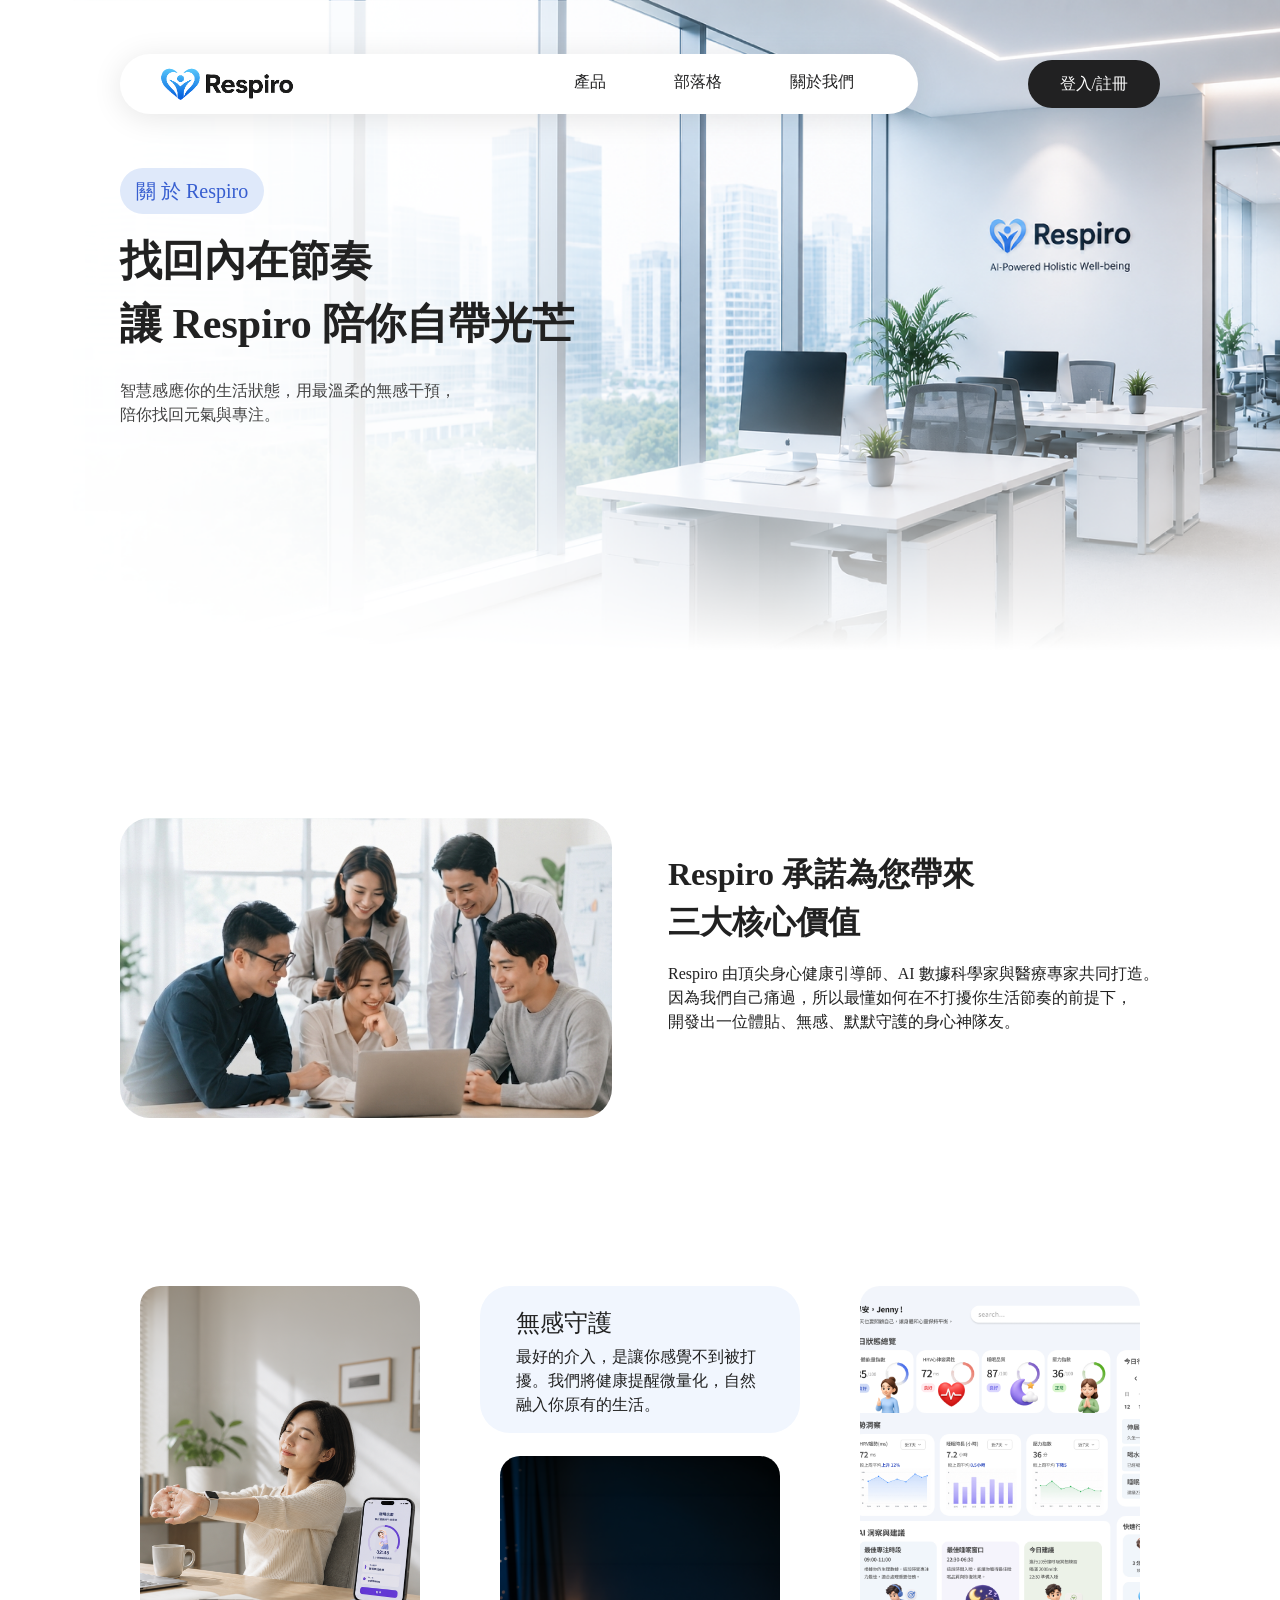
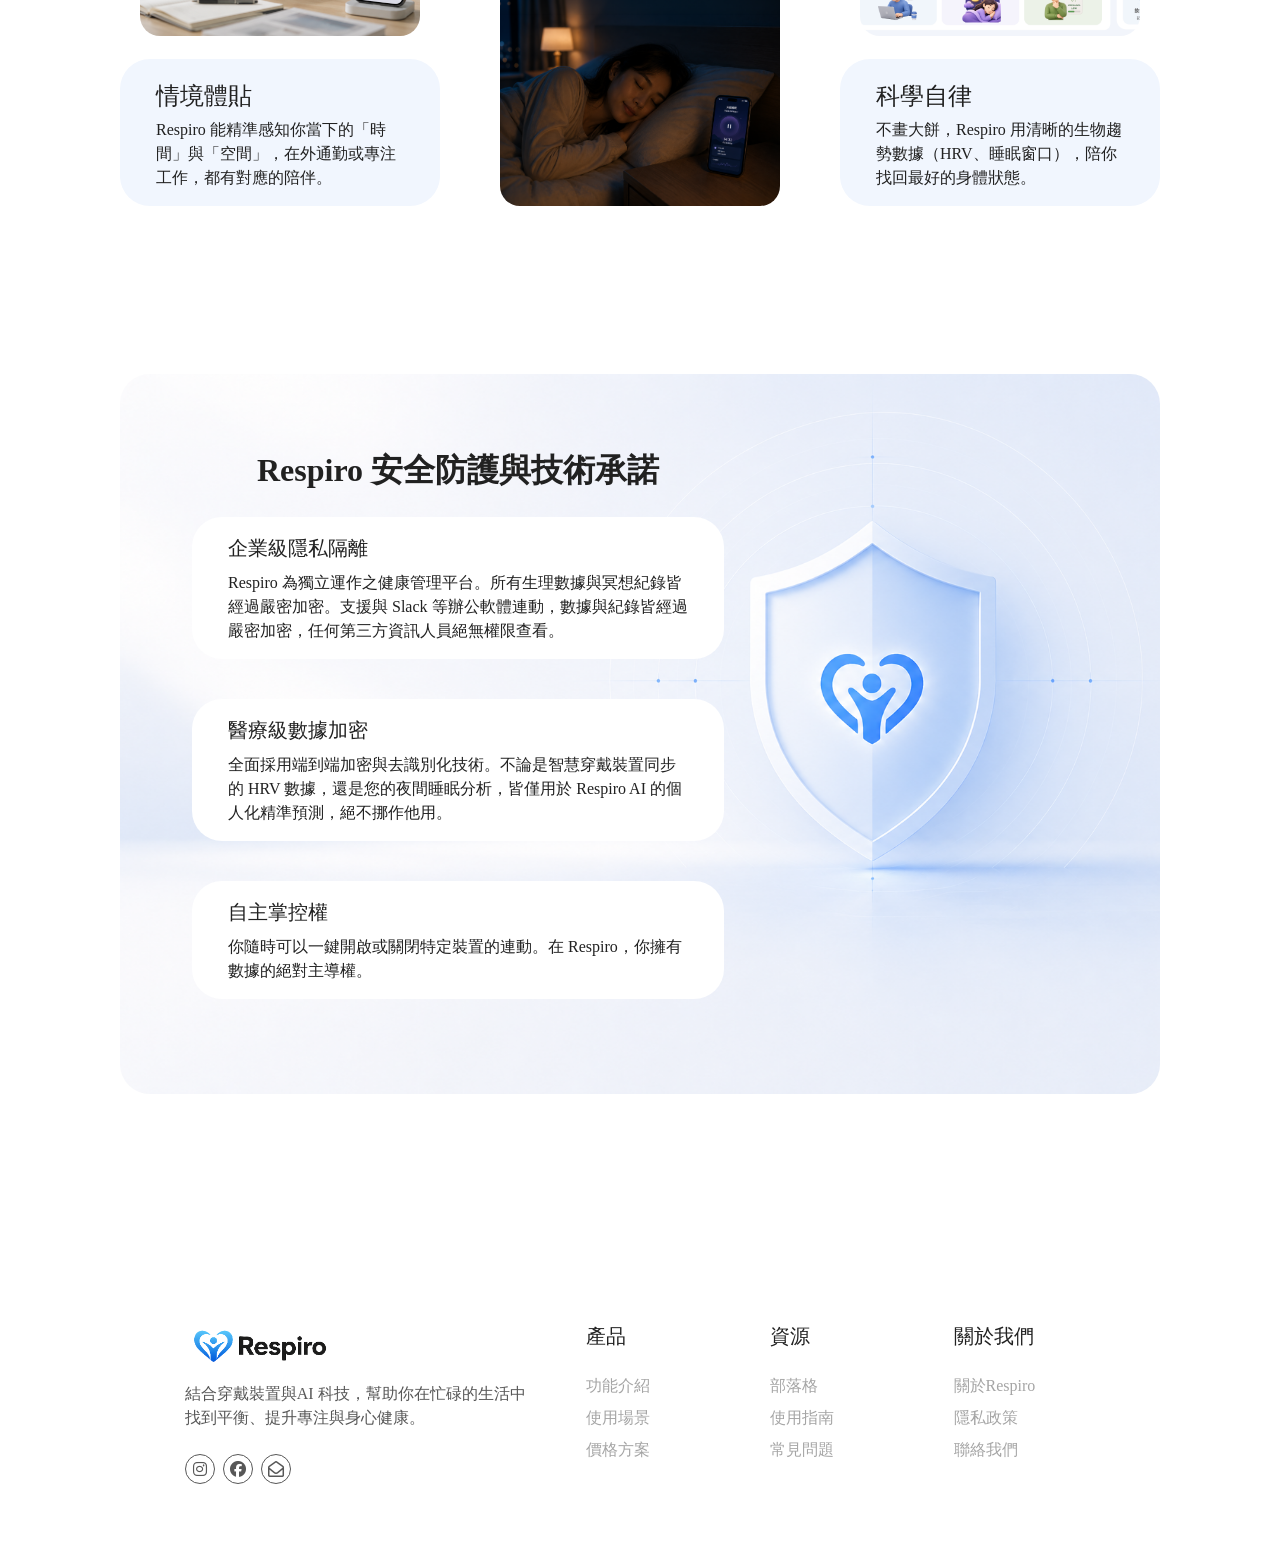
==== about.html @ d4e7f115 "第四次修改" ====
<!DOCTYPE html>
<html lang="en">
<head>
    <meta charset="UTF-8">
    <meta name="viewport" content="width=device-width, initial-scale=1.0">
    <title>Document</title>
    <link rel="stylesheet" href="https://cdnjs.cloudflare.com/ajax/libs/font-awesome/6.5.1/css/all.min.css" integrity="sha512-DTOQO9RWCH3ppGqcWaEA1BIZOC6xxalwEsw9c2QQeAIftl+Vegovlnee1c9QX4TctnWMn13TZye+giMm8e2LwA==" crossorigin="anonymous" referrerpolicy="no-referrer" />
    <link rel="stylesheet" href="https://cdn.jsdelivr.net/npm/bootstrap-icons@1.11.3/font/bootstrap-icons.min.css">
    <link rel="stylesheet" href="reset.css">
    <link rel="stylesheet" href="product.css">
    <link rel="stylesheet" href="blog.css">
    <link rel="stylesheet" href="all.css">
    <link rel="stylesheet" href="about.css">


</head>
<body>

    <section class=" main-header about-banner">
        <div class="container-pro">
            
                <div class="nav-header">
                    <nav class="nav-main-wrapper ">
                        <div class="nav-logo-link">
                            <a href="index.html">
                            <img src="image/respiro-logo.png" alt="respiro-logo" width="150px;"></a>
                        </div>
                        <div class="nav-menu">
                            <a href="product.html">產品</a>
                            <a href="blog.html">部落格</a>
                            <a href="about.html">關於我們</a>
                        </div>
                        
                    </nav>
                        <div class="nav-login">
                            <a href="login.html">登入/註冊</a>
                        </div>
                </div>

                <div class="nav-intro ">
                    <div class="tag">
                    <p class="text-md-b"> 關 於 Respiro</p>
                    </div>
                    <h2 class="h2 mb-24">找回內在節奏<br>讓 Respiro 陪你自帶光芒</h2>
                    <p class="text-sm mb-40 " style="color: var(--netural-700)";>智慧感應你的生活狀態，用最溫柔的無感干預，
                    <br>陪你找回元氣與專注。</p>
                    
                </div>
        </div>
    </section>


    <section class="team-value ">
        <div class="container-pro">

            <div class="team-value-card d-flex justify-center">
                <div class="team-img">
                    <img src="image/team.png" alt="team">
                </div>
                <div class="team-txt py-32">
                    <h3 class="h3 mb-16 mb-16">Respiro 承諾為您帶來<br>三大核心價值</h3>
                    <p class="text-sm">Respiro 由頂尖身心健康引導師、AI 數據科學家與醫療專家共同打造。<br>因為我們自己痛過，所以最懂如何在不打擾你生活節奏的前提下，<br>開發出一位體貼、無感、默默守護的身心神隊友。</p>
                </div>
            </div>
 
        </div>

    </section>

    <section class="value-intro">
        <div class="container-pro">
            <div class="value-item d-flex justify-center">
                <div class="value-intro-card ">
                        <div class="value-intro-img mb-24">
                            <img src="image/break-mode.png" alt="" >
                        </div>

                        <div class="value-intro-txt ">
                        <h4 class="text-lg">情境體貼</h4>
                        <p class="text-sm">Respiro 能精準感知你當下的「時間」與「空間」，在外通勤或專注工作，都有對應的陪伴。</p>
                        </div>
                </div>


                <div class="value-intro-card ">

                        <div class="value-intro-txt mb-24 ">
                            <h4 class="text-lg">無感守護</h4>
                            <p class="text-sm">最好的介入，是讓你感覺不到被打擾。我們將健康提醒微量化，自然融入你原有的生活。</p>
                            </div>
                        <div class="value-intro-img">
                            <img src="image/sleep-mode.png" alt=""  >
                        </div>

                       
                </div>

                <div class="value-intro-card ">
                        <div class=" science value-intro-img mb-24">
                            <img src="image/dashboard.png" alt="" >
                        </div>

                        <div class="value-intro-txt ">
                        <h4 class="text-lg">科學自律</h4>
                        <p class="text-sm">不畫大餅，Respiro 用清晰的生物趨勢數據（HRV、睡眠窗口），陪你找回最好的身體狀態。</p>
                        </div>
                </div>
        

            </div>
        </div>

</section>  
<section class="info-sec-intro ">
    <div class="container-pro">
            <div class="info-sec">
        
                <div class="info-sec-txt">
                    <h3 class="h3 mb-24 text-center">Respiro 安全防護與技術承諾</h3>
                    <div class="info-sec-card mb-40">
                        <p class="text-md-b mb-8">企業級隱私隔離</p>
                        <p class="text-sm">Respiro 為獨立運作之健康管理平台。所有生理數據與冥想紀錄皆經過嚴密加密。支援與 Slack 等辦公軟體連動，數據與紀錄皆經過嚴密加密，任何第三方資訊人員絕無權限查看。</p>
                    </div>
                    <div class="info-sec-card mb-40">
                        <p class="text-md-b mb-8">醫療級數據加密</p>
                        <p class="text-sm">全面採用端到端加密與去識別化技術。不論是智慧穿戴裝置同步的 HRV 數據，還是您的夜間睡眠分析，皆僅用於 Respiro AI 的個人化精準預測，絕不挪作他用。</p>
                    </div>
                    <div class="info-sec-card ">
                        <p class="text-md-b mb-8">自主掌控權</p>
                        <p class="text-sm">你隨時可以一鍵開啟或關閉特定裝置的連動。在 Respiro，你擁有數據的絕對主導權。</p>
                    </div>
                </div>
    
            </div>
    </div>
</section>

<div class="container-3">
    <footer class="footer-section d-flex" >

        <nav class="footer-logo">
        <img src="image/respiro-logo.png" alt="logo" width="150px;">
        <p >結合穿戴裝置與AI 科技，幫助你在忙碌的生活中<br>找到平衡、提升專注與身心健康。</p>
        <ul class="d-flex">
            <li><a href="#"><i class="fa-brands fa-instagram" " style="font-size: 16px;"></i></a></li>
            <li><a href="#"><i class="fa-brands fa-facebook " style="font-size: 16px;"></i></a></li>
            <li><a href="#"><i class="fa-regular fa-envelope-open " style="font-size: 16px;"></i></a></li>
            
            
        </ul>
         </nav>

        <nav class="footer-product">
                <h5>產品</h5>
            <ul>
                <li><a href="">功能介紹</a></li>
                <li><a href="">使用場景</a></li>
                <li><a href="">價格方案</a></li>
                
            </ul>
        </nav>

        
         <nav class="footer-product">
                <h5>資源</h5>
            <ul>
                <li><a href="">部落格</a></li>
                <li><a href="">使用指南</a></li>
                <li><a href="">常見問題</a></li>
            </ul>
        </nav>
        
        <nav class="footer-about">
            <h5>關於我們</h5>
                <ul>
                    <li><a href="">關於Respiro</a></li>
                    <li><a href="">隱私政策</a></li>
                    <li><a href="">聯絡我們</a></li>
                    
                </ul>
        </nav>

</div>
    </footer>

</body>
</html>
---- product.css ----
*, *::before, *::after {
    box-sizing: border-box;
}

.main-header{
    width: 100%;
    padding-top: 54px;
}

.container-pro{
    margin: auto;
    max-width: 1440px;
    padding-inline: 120px;


}
img{
    vertical-align: middle;
    max-width: 100%;
    height: auto;

}



.nav-header{
    display: flex;
    align-items: center;
    justify-content: space-between;
    
   

}

.nav-menu{
    justify-content: space-between;
}


.nav-main-wrapper{
    display: flex;
    align-items: center;
    background-color: #fff;
    padding-inline: 32px;
    border-radius: 32px;
    box-shadow: 0 4px 30px rgba(0,0,0,0.1);
    

    
     
     
}

.nav-menu a{
    display: inline-block;
    padding: 16px 32px;
    text-decoration: none;
    color: #212122;
    display: inline-block; /* 必須加這個，transform 才會生效 */
    border-bottom: 4px solid transparent; /* 先預留底線空間，避免文字被往下推 */
    transition: all 300ms ease-in-out; /* 轉場放這裡，移入移出都滑順 */

}

.nav-menu a:hover{
 
border-bottom: 4px solid var(--primary-600);
transform: translateX(10px); /* 用 transform 代替 margin，效能更好且不影響排版 (建議 10px 就夠了，20px 偏多) */
 
}


.nav-login a{
    display: inline-block;
    padding: 16px 32px;
    text-decoration: none;
    color: #ffffff;
    border-radius: 30px;
    background-color: #212122;
}


.product-banner{

  background-image: url(image/product-banner.png);
  background-repeat: no-repeat;
  background-size: cover;
  width: 100%;
  height: 650px; 
  background-position: bottom center;
  display: block;

}

.nav-logo-link a{
    margin-right: 240px;
    display:inline-block;
   
}

.nav-logo-link img{
    padding-block: 10px;
}

.tag  p{
    display: inline-block;
    color: var(--primary-600);
    background-color: var(--primary-100);
    padding-block:8px ;
    padding-inline: 16px;
    border-radius: 30px;
    margin-bottom: 16px;

}

.nav-intro{
    margin-top: 54px;
}


.nav-intro a{
    padding-block: 16px;
    padding-inline: 42px;
    color: var(--netural-0);
    background-color: var(--primary-600);
    border-radius: 60px;
    
    
}


.mode{
    background-color: var(--netural-0);
}

.ai-coach{
    padding-top: 96px;
    background-color: var(--netural-100);
}

.ai-mode-text{
    text-align: center;
}

.ai-mode{

    
    justify-content: center;
}

.ai-mode-card-list{
    display: flex;
    justify-content: space-between;
}


.ai-mode-card{
    width: 590px;  
}

.ai-mode-card img{
    
    border-radius: 30px;
    
}

.icon i{
    width: 48px;
    height: 48px;
    
    line-height: 48px;
    border-radius: 400px;
    margin-right: 8px;
    display: inline-block;
    text-align: center;
    
    
}


.hour-card{
    padding-block: 16px;
    padding-inline: 24px;
    background-color: var(--netural-0);
    border: 1px solid var(--netural-200);
    width: 180px;
    border-radius: 24px;
    margin-inline: 18px;
    

}

.hour-card:hover{
    
    background-color: var(--primary-50);
    border: 1px solid var(--primary-600);
    
    

}


.s-tag{
    color:var(--primary-600);
    padding-inline:16px ;
    padding-block:8px ;
    border: 2px solid var(--primary-600);
    border-radius: 20px;
    width: 180px;
    text-align: center;
}


.coach-card-txt{
    width: 500px;
    padding-block: 48px;
    padding-inline: 48px;
    background-color: var(--netural-0);
    border-radius: 0 30px 30px 0;
    flex: 1; /* 讓卡片容器佔用剩下的一半空間 */
  
}

.icon-2 i{
    width: 48px;
    height: 48px;
    line-height: 30px;
    border-radius: 400px;
    margin-right: 8px;
    display: inline-block;
    text-align: center;
    background-color: var(--netural-100);
    padding-top: 10px;
}


.coach-img{

flex: 1; /* 讓圖片容器佔用一半（或按比例分配）的空間 */
display: flex; /* 讓圖片在容器內也能置中 */
overflow: hidden; /* 裁切超出容器的圖片部分 */
}


.coach-img img{
    width: 500px; /* 圖片寬度填滿容器 */
  height: 700px; /* [核心] 圖片高度填滿容器 */
  object-fit: cover; /* [核心] 這是魔法屬性：保持圖片比例，自動裁切以填滿 */
  object-position: center; /* 圖片裁切時以中心為準 */
   
}

.icon-direction i{
    width: 48px;
    height: 48px;
    line-height: 30px;
    border-radius: 400px;
    margin-right: 8px;
    display: inline-block;
    text-align: center;
    background-color: var(--netural-0);
    padding-top: 10px;
    margin-inline:16px ;

}


.dashboard{
    background-color: var(--netural-0);
    padding-block: 64px;
    padding-inline: 36px;
    border-radius: 30px;
    margin-bottom: 168px;
}


.coach-lg-card{
  display: flex;
  align-items: stretch; /* [核心] 這是預設值，強迫子元素等高 (與最長的一個看齊) */
  background-color: #f6f6f6; /* 原圖的背景色 */
  border-radius: 20px; /* 原圖的圓角 */
  overflow: hidden; /* 確保圓角 */
  box-shadow: 0 4px 30px rgba(0,0,0,0.1); /* 添加一點陰影，更像卡片 */
  width: 100%; /* 視具體佈局而定 */
  max-width: 1000px; /* 範例最大寬度 */
  margin: 0 auto; /* 置中 */
}
---- blog.css ----
body{
    background-color: #F3F3F3; 
}
.container-2 {
    max-width: 1440px;
    margin: 0 auto ;
    display: flex;
    justify-content: space-evenly;
    
}

.container-3 {
    
    margin: 0 auto ;
    display: flex;
    justify-content:  space-evenly;
    background-color: var(--netural-0);
    
}


.aside{
    flex-basis: 364px;
    
}

.search {
    position: relative; /* 啟用相對定位，讓內部的 icon 可以絕對定位在它裡面 */
    display: inline-block; /* 或者 width: 100%，看你原本的佈局需求 */
    width: 100%; /* 讓它撐開，或者設定固定寬度如 width: 400px; */}



.search p{
    padding-block: 16px;
    padding-left: 56px;  /* 關鍵：加大左邊的 padding，留位置給 icon，避免文字去撞 icon */
    padding-right: 24px;
    background-color: var(--netural-0);
    border-radius: 30px;
    color: var(--netural-300);
    font-size: 20px;
    margin: 0; /* 消除段落預設的外距 */
    
}

.search i {
    position: absolute; /* 絕對定位 */
    left: 20px;         /* 距離左邊的距離 */
    top: 50%;           /* 移動到置中線 */
    transform: translateY(-50%); /* 完美的垂直置中 */
    color: var(--netural-300);   /* 讓 icon 顏色跟文字一致 */
    font-size: 20px;    /* 調整 icon 大小 */
}



.top5 ol li a{
    font-size: 20px;
    font-weight: 500;
    text-decoration: none;
    color: #434343;
    line-height: 1.5;
    padding-bottom: 8px;

}

.top5 ol  p{
    color: #767676;
    font-family: 16px;
    margin-bottom: 40px;
}


.top-list{
    counter-reset: item;
    list-style-type: none;
}


.top-list li a::before{
    content: counter(item);
    counter-increment: item;
    
    font-size: 32px;
    font-weight: 700;
}


.article-section{
flex-basis: 768px;


}
.category ul li a{
    font-size: 20px;
    font-weight: 700;
    border-bottom: 1px solid #D6D6D6;
    color: #212121;
    text-decoration: none;
    padding-block: 16px;
    padding-right: 100px;

    
    

}

.category,.top5{
   
    padding: 20px 28px;
    background-color: var(--netural-0);
    margin-bottom: 40px;
}

.arti-tiem{
    gap: 40px;
}


.article-card{

    width: 360px;
    /* margin-inline: 15px; */
    background-color: var(--netural-0);
    box-shadow: 4px 4px 20px #b0b0b0;
    margin-bottom: 40px;
    transition: background-color 0.3s ease;
}

.article-card img{
  width: 100%;
  transition: transform 0.5s ease; /* 放大速度慢一點更優雅 */
}

.article-card:hover {
  transform: scale(1.05); /* 放大 1.05 倍即可，不要太多 */
}

.article-card-wrapper {
  overflow: hidden; /* 隱藏超出框線的圖片 */
  border-radius: 8px 8px 0 0;
}



.arti-card-txt{
    padding: 24px 16px;

}
.timing{
    color: var(--netural-400);
    font-size: 14px;
    margin-bottom: 8px;

}


.page-bar{
    margin-bottom: 64px;
}

.page-bar ul li a{
    font-size: 20px;
    font-weight: 600;
    width: 40px;
    height: 40px;
    justify-content: center; /* 水平置中 */
    align-items: center;     /* 垂直置中 */
    background-color: var(--netural-0);
    /* text-align: center; */
    display: flex;
    margin: 8px;
    color: var(--netural-400);
    /* line-height: 40px; */

    text-decoration: none;
    border-radius: 4px; /* 如果需要圓圈，可以改 50% */
    transition: all 0.3s ease;

    
   
}

.page-bar ul li:nth-child(1) a {
background-color: var(--primary-600);
color: var(--netural-0);
}


.page-bar ul li a:hover {
    background-color: var(--primary-800);
    color: var(--netural-0);
}

.footer-section {
    margin-block: 64px;
    
}

.footer-product h5,.footer-resource h5,.footer-about h5{
 font-size: 20px;
 font-weight: 700px;
 margin-bottom: 24px;
}

.footer-product ,.footer-resource ,.footer-about {
 font-size: 20px;
 font-weight: 700px;
 margin-inline: 60px;
}


.footer-section ul li a{
    font-size: 16px;
    text-decoration: none;
    color: var(--netural-400);
      margin-block:8px 
   
}


.footer-logo p{
    color: var(--netural-600);
    margin-block: 16px;
    font-size: 16px;
    line-height: 1.5;
}

.footer-logo ul li a {
color: var(--netural-600);
 display: inline-block;
 
 width: 30px;
 height: 30px;
 border: 1px solid var(--netural-600);
 border-radius: 300px;
 margin-right: 8px;
 text-align: center;
 line-height: 30px;
}
---- all.css ----
@import url('https://fonts.googleapis.com/css2?family=Noto+Sans:ital,wdth,wght@0,100,100..900;1,100,100..900&display=swap');

/* 顏色 */


:root{
    --primary-50:#F1F6FE;
    --primary-100:#DFE9FA;
    --primary-200:#C7D9F6;
    --primary-300:#A1C1EF;
    --primary-400:#74A0E6;
    --primary-500:#5380DE;
    --primary-600:#375ED0;
    --primary-700:#3551C0;
    --primary-800:#31449C;

    --netural-0:#ffffff;
    --netural-100:#F5F5F5;
    --netural-200:#E6E6E6;
    --netural-300:#D6D6D6;
    --netural-400:#A5A5A5;
    --netural-500:#767676;
    --netural-600:#575757;
    --netural-700:#434343;
    --netural-800:#212121;
    --netural-900:#1A1A1A;
    


    
}

/* 標籤 */

*, *::before, *::after {
    box-sizing: border-box;
}


img{
    vertical-align: middle;
    max-width: 100%;
    height: auto;

}
a{
    text-decoration: none;
    
    display: inline-block;

}

body{
    color: #212121;
}


/* 通用設定 */

.margin-auto{
 margin: auto;
}

.container {
    max-width: 1440px;
    padding-inline: 15px;
    margin: auto;
}


.h1{
    font-size: 52px;
    line-height:1.5 ;
    font-weight: 700;
}

.h2{
    font-size: 42px;
    line-height:1.5 ;
    font-weight: 700;
}

.h3{
    font-size: 32px;
    line-height:1.5 ;
    font-weight: 600;
}


.text-lg{
    font-size: 24px;
    line-height:1.8 ;
    font-weight: 500;

}


.text-lg-r{
    font-size: 24px;
    line-height:1.8 ;
    font-weight: 400;

}

.text-md-b{
    font-size: 20px;
    line-height:1.5 ;
    font-weight: 500;

}

.text-md{
    font-size: 20px;
    line-height:1.5 ;
    font-weight: 400;

}

.text-sm-b{
    font-size: 16px;
    line-height:1.5 ;
    font-weight: 700;

}

.text-sm{
    font-size: 16px;
    line-height:1.5 ;
    font-weight: 400;

}

.bg-neutral-100{
    background-color:var(--neutral-100);
    
}

.bg-neutral-200{
    background-color:var(--neutral-200);
}

.bg-neutral-300{
    background-color:var(--neutral-300);
}


.d-flex{
    display: flex;
}

.justify-between{
    justify-content: space-between;
}

.justify-center{
    justify-content: center;
}

.justify-around{
    justify-content: space-around;
}

.align-center{
    align-items: center;

}

.align-start{
    align-items: start;
}

.flex-wrap{
    flex-wrap: wrap;
}

.text-center{
    text-align: center;
}

.flex-column{
flex-direction: column;
}
/* 網格 */

.mt-120{
    margin-top: 120px;
}
.mb-4{
    margin-bottom: 4px;
}

.mb-8{
    margin-bottom: 8px;
}

.mb-12{
    margin-bottom: 12px;
}

.mb-16{
    margin-bottom: 16px;
}

.mb-24{
    margin-bottom: 23px;
}


.mb-32{
    margin-bottom: 32px;
}

.mb-40{
    margin-bottom: 40px;
}

.mb-48{
    margin-bottom: 48px;
}

.mb-60{
    margin-bottom: 60px;
}

.mb-64{
    margin-bottom: 64px;
}


.mb-72{
    margin-bottom: 72px;
}

.mb-96{
    margin-bottom: 96px;
}




.mb-142{
    margin-bottom: 142px;
}

.mb-168{
    margin-bottom: 168px;
}


.pt-64{
    padding-top: 64px;
}

.p-32{
    padding: 32px;
}

.py-42{
    padding-top: 42px;
    padding-bottom: 42px;
}

.py-64{
    padding-top: 64px;
    padding-bottom: 64px;
}

.pb-64{
    padding-bottom: 64px;
}

.py-40{
    padding-top: 40px;
    padding-bottom: 40px;
}

.py-32{
    padding-top: 32px;
    padding-bottom: 32px;
}

.py-24{
    padding-top: 24px;
    padding-bottom: 24px;
}



.py-8{
    padding-top: 8px;
    padding-bottom: 8px;
}

.py-120{
    padding-top: 120px;
    padding-bottom: 120px;
}

.pb-12{
    padding-bottom: 12px;
}

.pb-24{
    padding-bottom: 24px;
}



.pb-120{
    padding-bottom: 120px;
}


.pb-48{
    padding-bottom: 48px;
}

.pe-8{
    padding-right: 8px;
}

.pe-12{
    padding-right: 12px;
}

.px-24{
    padding-inline: 24px;
}



.container {
    max-width: 1440px;
    padding-inline: 15px;
    margin: auto;
}

.row {
    display: flex;
    flex-wrap: wrap;
    margin-inline: -15px;
}

[class^="col-"],
.col {
    
    padding-inline: 15px;
    box-sizing: border-box;
}

.col-1 {
    width: 8.333333%;
}

.col-2 {
    width: 16.666666%;
}

.col-3 {
    width: 25%;
}

.col-4 {
    width: 33.333333%;
}

.col-5 {
    width: 41.666666%;
}

.col-6 {
    width: 50%;
   
}

.col-7 {
    width: 58.333333%;
}

.col-8 {
    width: 66.666666%;
}

.col-9 {
    width: 75%;
}

.col-10 {
    width: 83.333333%;
}

.col-11 {
    width: 91.666666%;
}

.col-12 {
    width: 100%;
}


.offset-1 {
  margin-left: 8.333333%;
}


.row {
    display: flex;
    flex-wrap: wrap;
    margin-inline: -15px;
}

/* 陰影設定 */

.b-shadow-1{
    box-shadow: 0 4px 30px rgba(0,0,0,0.1);
}
---- about.css ----
.about-banner{
  background-image: url(image/office.png);
  background-repeat: no-repeat;
  background-size: cover;
  width: 100%;
  height: 650px; 
  background-position: bottom center;
  display: block;

}


.team-value{
  padding-block:168px;
  background-color: var(--netural-0);
}



.team-value-card{
   gap:56px;
   
   
}

.team-img{
  width: 100%;
  height: 300px;
  flex: 1;
  
}

.team-img img{
border-radius: 30px;
object-fit: cover;
width: 100%;
height: 100%;
object-position: right center
}

.team-txt{
  flex: 1;
}


.value-intro{

  background-color: var(--netural-0);
  padding-bottom: 168px;
}

.value-item{
   gap: 40px; 
}

.value-intro-card{
  width: 333.5px;
    

}

.value-intro-img{
  
  margin-inline:20px ;
  
  height: 350px;     /* 設定你希望卡片呈現的高度 */
  overflow: hidden;  /* 確保超出外框的圖片切掉 */


}

.value-intro-img img{
  border-radius: 20px;
  width: 100%;
  height: 100%;
  object-fit: cover; /* 關鍵 1：讓圖片不變形地鋪滿整個外框 */
  
  
}

.value-intro-txt{

  padding-block: 16px;
  padding-inline: 36px;
  background-color: var(--primary-50);
  border-radius: 30px;
}



.info-sec{
  
  background-image: url(image/info-sec-banner.png);
  background-repeat: no-repeat;
  background-size: cover;
  width: 100%;
  height: 720px;
  /* background-position: center center; */
  display: block;
  border-radius: 30px;
  padding-block: 72px;
  padding-inline:72px ;
}

.info-sec-intro{
  
  background-color: var(--netural-0);
  padding-bottom: 168px;
  
}

.info-sec-txt{
  width: 532px;
  

}

.info-sec-card{
  
  background-color: var(--netural-0);
  border-radius: 30px;
  padding-inline: 36px;
  padding-block: 16px;
}
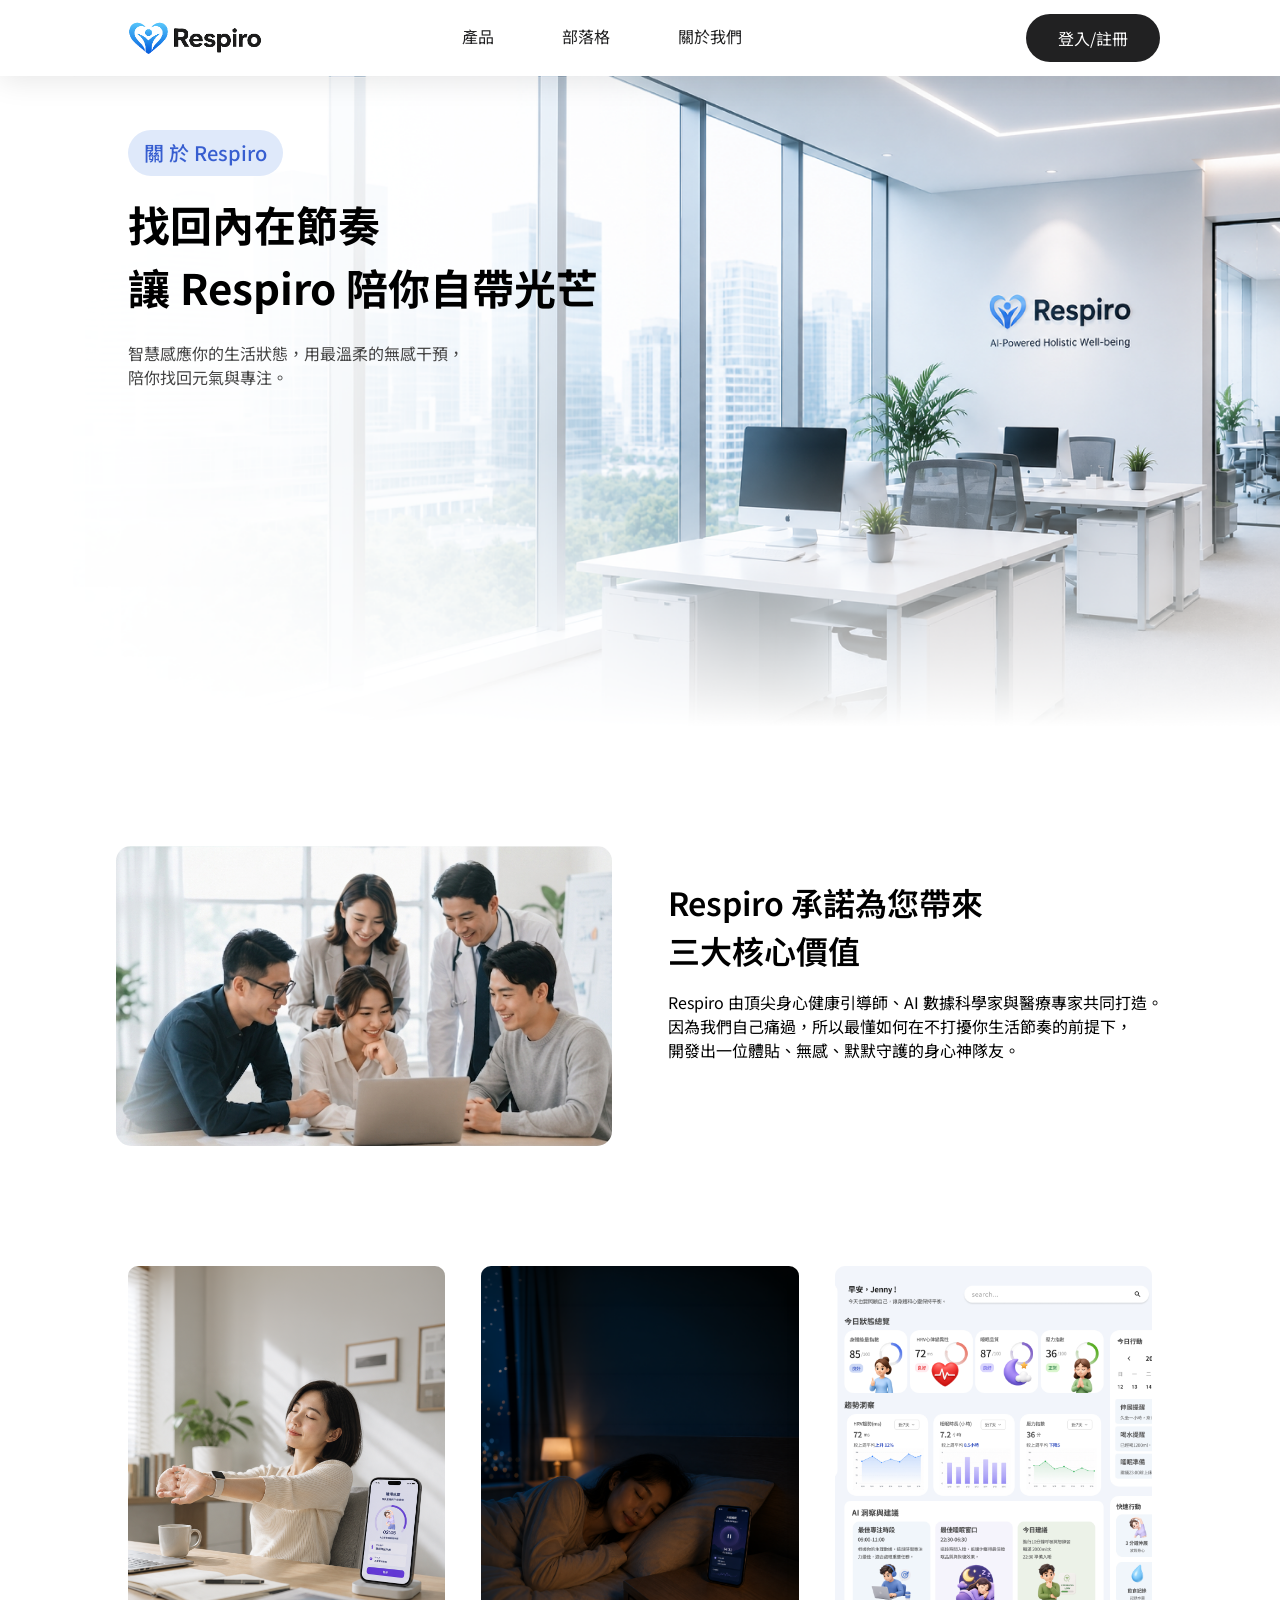
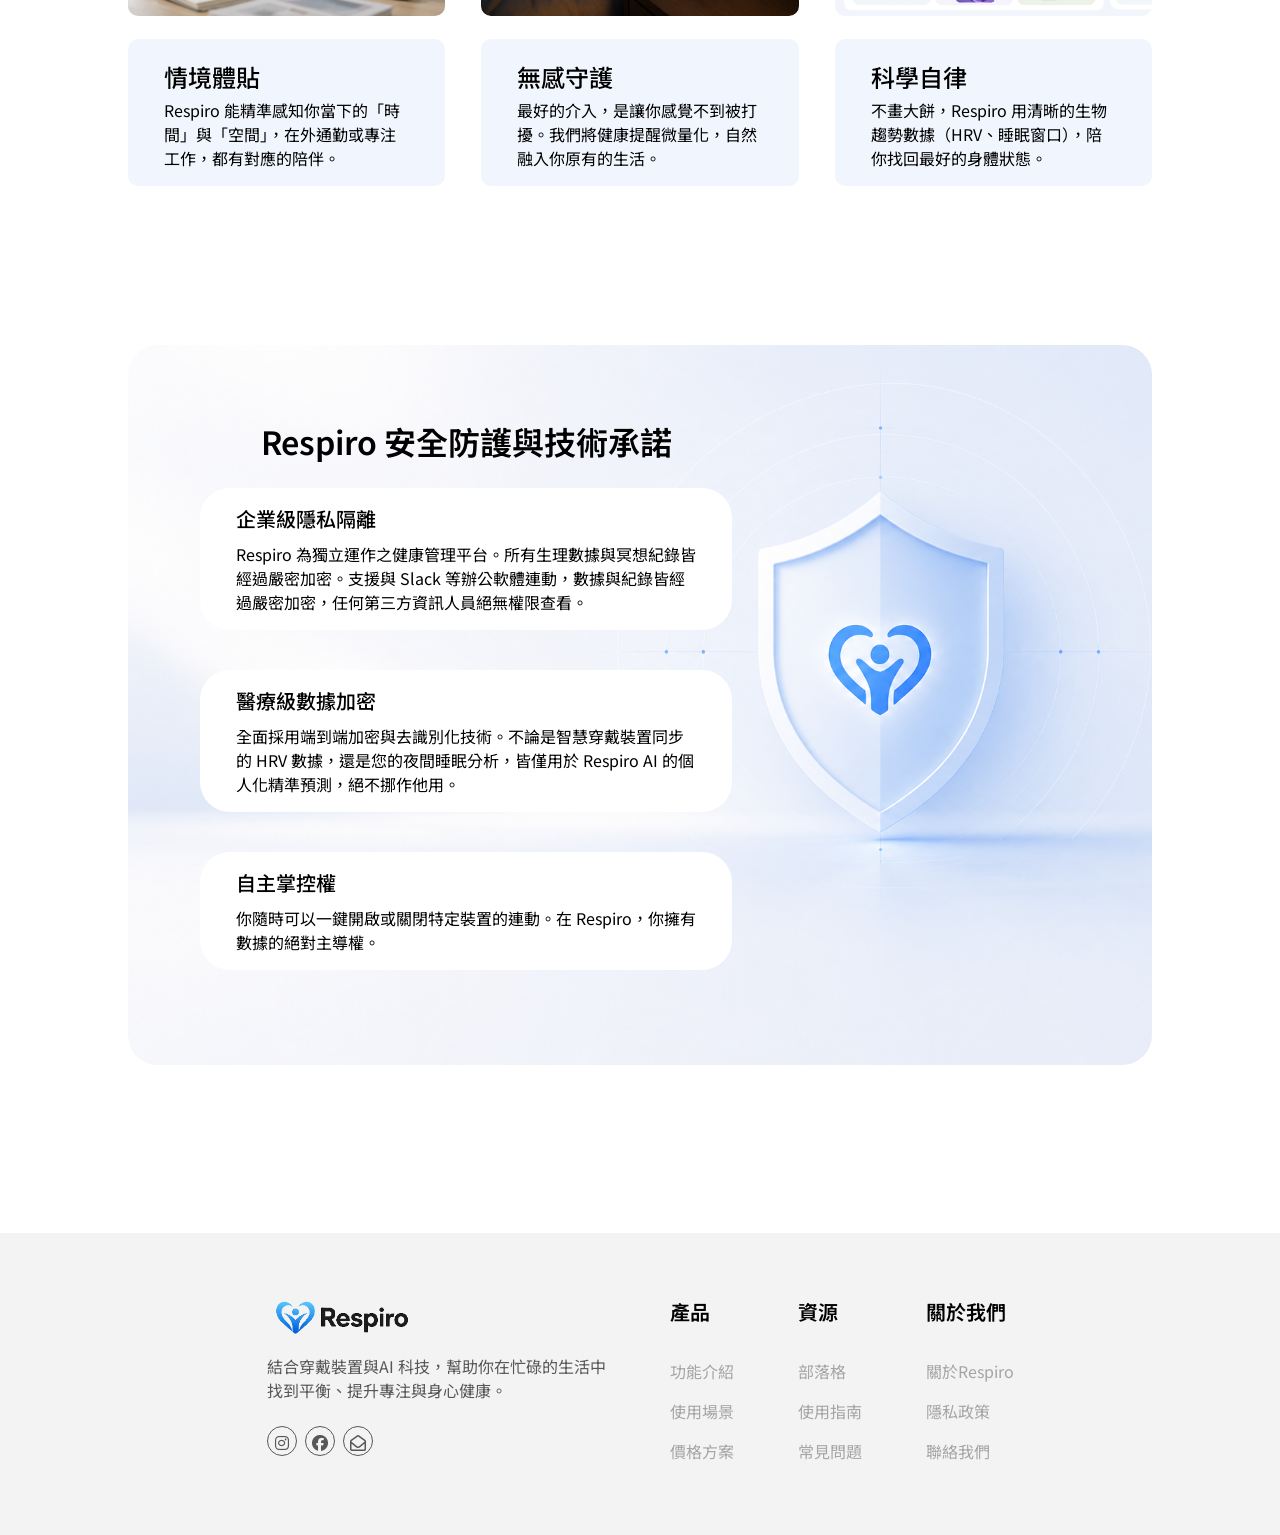
==== commit f03881cb: "第十一次修改" ====
--- a/about.html
+++ b/about.html
@@ -3,7 +3,8 @@
 <head>
     <meta charset="UTF-8">
     <meta name="viewport" content="width=device-width, initial-scale=1.0">
-    <title>Document</title>
+    <title>Respiro AI智能健康管理平台 關於我們</title>
+    <link rel="icon" type="image/png" href="image/respiro-logo-square.png">
     <link rel="stylesheet" href="https://cdnjs.cloudflare.com/ajax/libs/font-awesome/6.5.1/css/all.min.css" integrity="sha512-DTOQO9RWCH3ppGqcWaEA1BIZOC6xxalwEsw9c2QQeAIftl+Vegovlnee1c9QX4TctnWMn13TZye+giMm8e2LwA==" crossorigin="anonymous" referrerpolicy="no-referrer" />
     <link rel="stylesheet" href="https://cdn.jsdelivr.net/npm/bootstrap-icons@1.11.3/font/bootstrap-icons.min.css">
     <link rel="stylesheet" href="reset.css">
@@ -16,97 +17,115 @@
 </head>
 <body>
 
+    <div class="nav-header">
+                <nav class="nav-main-wrapper">
+                    <div class="nav-logo-link">
+                        <a href="index.html">
+                        <img src="image/respiro-logo.png" alt="respiro-logo" width="150px;" ></a>
+                    </div>
+                    <div class="nav-menu">
+                        <a href="product.html"class="active">產品</a>
+                        <a href="blog.html"class="active">部落格</a>
+                        <a href="about.html"class="active">關於我們</a>
+                        <a href="login-2.html"class="nav-mobile-only active">登入/註冊</a>
+
+                    </div>
+                    
+                </nav>
+                    <div class="nav-login">
+                        <a href="login-2.html">登入/註冊</a>
+                    </div>
+                    
+                    <button class="navbar-toggle">
+                        <span class="bar"></span>
+                        <span class="bar"></span>
+                        <span class="bar"></span>
+                    </button>
+        </div>
+
     <section class=" main-header about-banner">
+                
         <div class="container-pro">
-            
-                <div class="nav-header">
-                    <nav class="nav-main-wrapper ">
-                        <div class="nav-logo-link">
-                            <a href="index.html">
-                            <img src="image/respiro-logo.png" alt="respiro-logo" width="150px;"></a>
-                        </div>
-                        <div class="nav-menu">
-                            <a href="product.html">產品</a>
-                            <a href="blog.html">部落格</a>
-                            <a href="about.html">關於我們</a>
-                        </div>
-                        
-                    </nav>
-                        <div class="nav-login">
-                            <a href="login.html">登入/註冊</a>
-                        </div>
-                </div>
-
-                <div class="nav-intro ">
+                <div class="nav-intro">
                     <div class="tag">
-                    <p class="text-md-b"> 關 於 Respiro</p>
-                    </div>
-                    <h2 class="h2 mb-24">找回內在節奏<br>讓 Respiro 陪你自帶光芒</h2>
-                    <p class="text-sm mb-40 " style="color: var(--netural-700)";>智慧感應你的生活狀態，用最溫柔的無感干預，
+                        <p class="text-md-b h6-lg  h6-md h6-sm "> 關 於 Respiro</p>
+                    </div>
+                    <h2 class="h2 mb-24 h2-lg h2-md h2-sm">找回內在節奏<br>讓 Respiro 陪你自帶光芒</h2>
+                    <p class="text-sm mb-40 text-large-sm  text-medium-sm text-small-sm" style="color: var(--netural-700)";>智慧感應你的生活狀態，用最溫柔的無感干預，
                     <br>陪你找回元氣與專注。</p>
-                    
-                </div>
-        </div>
+                </div>
+
+                 <div class="img-about-banner ">
+                    <img src="image/about-us-md.png" alt="">
+                </div>
+        </div>
+        
     </section>
 
 
     <section class="team-value ">
         <div class="container-pro">
-
-            <div class="team-value-card d-flex justify-center">
-                <div class="team-img">
-                    <img src="image/team.png" alt="team">
-                </div>
-                <div class="team-txt py-32">
-                    <h3 class="h3 mb-16 mb-16">Respiro 承諾為您帶來<br>三大核心價值</h3>
-                    <p class="text-sm">Respiro 由頂尖身心健康引導師、AI 數據科學家與醫療專家共同打造。<br>因為我們自己痛過，所以最懂如何在不打擾你生活節奏的前提下，<br>開發出一位體貼、無感、默默守護的身心神隊友。</p>
-                </div>
+            <div class="row row-sm row-md">
+
+                    <div class="team-value-card d-flex justify-center">
+                        <div class="team-img">
+                            <img src="image/team.png" alt="team">
+                        </div>
+                        <div class="team-txt py-32">
+                            <h3 class="h3 mb-16 h3-lg h3-md h3-sm">Respiro 承諾為您帶來<br>三大核心價值</h3>
+                            <p class="text-sm">Respiro 由頂尖身心健康引導師、AI 數據科學家與醫療專家共同打造。<br>因為我們自己痛過，所以最懂如何在不打擾你生活節奏的前提下，<br>開發出一位體貼、無感、默默守護的身心神隊友。</p>
+                        </div>
+                    </div>
             </div>
- 
         </div>
 
     </section>
 
     <section class="value-intro">
         <div class="container-pro">
-            <div class="value-item d-flex justify-center">
-                <div class="value-intro-card ">
-                        <div class="value-intro-img mb-24">
-                            <img src="image/break-mode.png" alt="" >
-                        </div>
-
-                        <div class="value-intro-txt ">
-                        <h4 class="text-lg">情境體貼</h4>
-                        <p class="text-sm">Respiro 能精準感知你當下的「時間」與「空間」，在外通勤或專注工作，都有對應的陪伴。</p>
-                        </div>
-                </div>
-
-
-                <div class="value-intro-card ">
-
-                        <div class="value-intro-txt mb-24 ">
-                            <h4 class="text-lg">無感守護</h4>
-                            <p class="text-sm">最好的介入，是讓你感覺不到被打擾。我們將健康提醒微量化，自然融入你原有的生活。</p>
-                            </div>
-                        <div class="value-intro-img">
-                            <img src="image/sleep-mode.png" alt=""  >
-                        </div>
-
-                       
-                </div>
-
-                <div class="value-intro-card ">
-                        <div class=" science value-intro-img mb-24">
-                            <img src="image/dashboard.png" alt="" >
-                        </div>
-
-                        <div class="value-intro-txt ">
-                        <h4 class="text-lg">科學自律</h4>
-                        <p class="text-sm">不畫大餅，Respiro 用清晰的生物趨勢數據（HRV、睡眠窗口），陪你找回最好的身體狀態。</p>
-                        </div>
-                </div>
-        
-
+            <div class="row row-sm row-md d-flex justify-center">
+                <div class="value-intro-content justify-center">
+                            
+                <div class="value-item-scroll d-flex "  >
+                    <div class="value-intro-card  col-4" id="section_A">
+                            <div class="value-intro-img mb-24" >
+                                <img src="image/break-mode.png" alt="" >
+                            </div>
+
+                            <div class="value-intro-txt" >
+                            <h4 class="text-lg h5-lg h5-md h4-sm">情境體貼</h4>
+                            <p class="text-sm  text-large-sm">Respiro 能精準感知你當下的「時間」與「空間」，在外通勤或專注工作，都有對應的陪伴。</p>
+                            </div>
+                    </div>
+
+                    <div class="value-intro-card col-4" id="section_B">
+                            <div class="value-intro-img mb-24">
+                                <img src="image/sleep-mode.png" alt=""  >
+                            </div> 
+                            <div class="value-intro-txt mb-24 " >
+                                <h4 class="text-lg h5-lg h5-md h4-sm">無感守護</h4>
+                                <p class="text-sm text-large-sm">最好的介入，是讓你感覺不到被打擾。我們將健康提醒微量化，自然融入你原有的生活。</p>
+                                </div>
+                           
+                    </div>
+
+                    <div class="value-intro-card col-4 " id="section_C">
+                            <div class=" science value-intro-img mb-24">
+                                <img src="image/dashboard.png" alt="" >
+                            </div>
+                            <div class="value-intro-txt ">
+                            <h4 class="text-lg h5-lg h5-md h4-sm">科學自律</h4>
+                            <p class="text-sm text-large-sm">不畫大餅，Respiro 用清晰的生物趨勢數據（HRV、睡眠窗口），陪你找回最好的身體狀態。</p>
+                            </div>
+                    </div>
+
+                </div>
+                            <div class="btn_container">
+                                    <span><a href="#section_A" class="btn-dot"></a></span>
+                                    <span><a href="#section_B" class="btn-dot"></a></span>
+                                    <span><a href="#section_C" class="btn-dot"></a></span>
+                            </div>
+                </div>
             </div>
         </div>
 
@@ -116,18 +135,18 @@
             <div class="info-sec">
         
                 <div class="info-sec-txt">
-                    <h3 class="h3 mb-24 text-center">Respiro 安全防護與技術承諾</h3>
+                    <h3 class="h3 mb-24 text-center h3-lg h3-md h3-sm">Respiro 安全防護與技術承諾</h3>
                     <div class="info-sec-card mb-40">
-                        <p class="text-md-b mb-8">企業級隱私隔離</p>
-                        <p class="text-sm">Respiro 為獨立運作之健康管理平台。所有生理數據與冥想紀錄皆經過嚴密加密。支援與 Slack 等辦公軟體連動，數據與紀錄皆經過嚴密加密，任何第三方資訊人員絕無權限查看。</p>
+                        <p class="text-md-b mb-8 h6-lg h6-md h6-sm">企業級隱私隔離</p>
+                        <p class="text-sm text-large-sm">Respiro 為獨立運作之健康管理平台。所有生理數據與冥想紀錄皆經過嚴密加密。支援與 Slack 等辦公軟體連動，數據與紀錄皆經過嚴密加密，任何第三方資訊人員絕無權限查看。</p>
                     </div>
                     <div class="info-sec-card mb-40">
-                        <p class="text-md-b mb-8">醫療級數據加密</p>
-                        <p class="text-sm">全面採用端到端加密與去識別化技術。不論是智慧穿戴裝置同步的 HRV 數據，還是您的夜間睡眠分析，皆僅用於 Respiro AI 的個人化精準預測，絕不挪作他用。</p>
+                        <p class="text-md-b mb-8 h6-lg h6-md h6-sm">醫療級數據加密</p>
+                        <p class="text-sm text-large-sm">全面採用端到端加密與去識別化技術。不論是智慧穿戴裝置同步的 HRV 數據，還是您的夜間睡眠分析，皆僅用於 Respiro AI 的個人化精準預測，絕不挪作他用。</p>
                     </div>
                     <div class="info-sec-card ">
-                        <p class="text-md-b mb-8">自主掌控權</p>
-                        <p class="text-sm">你隨時可以一鍵開啟或關閉特定裝置的連動。在 Respiro，你擁有數據的絕對主導權。</p>
+                        <p class="text-md-b mb-8 h6-lg h6-md h6-sm">自主掌控權</p>
+                        <p class="text-sm text-large-sm">你隨時可以一鍵開啟或關閉特定裝置的連動。在 Respiro，你擁有數據的絕對主導權。</p>
                     </div>
                 </div>
     
@@ -135,8 +154,8 @@
     </div>
 </section>
 
-<div class="container-3">
-    <footer class="footer-section d-flex" >
+<div class="container-pro">
+    <footer class="footer-section d-flex justify-center py-64" >
 
         <nav class="footer-logo">
         <img src="image/respiro-logo.png" alt="logo" width="150px;">
@@ -151,37 +170,46 @@
          </nav>
 
         <nav class="footer-product">
-                <h5>產品</h5>
+                <h5 class= "h6 h6-lg h6-md h6-sm">產品</h5>
             <ul>
-                <li><a href="">功能介紹</a></li>
-                <li><a href="">使用場景</a></li>
-                <li><a href="">價格方案</a></li>
+                <li><a href="" class="text-sm text-large-sm text-medium-sm">功能介紹</a></li>
+                <li><a href="" class="text-sm text-large-sm text-medium-sm">使用場景</a></li>
+                <li><a href="" class="text-sm text-large-sm text-medium-sm">價格方案</a></li>
                 
             </ul>
         </nav>
 
         
          <nav class="footer-product">
-                <h5>資源</h5>
+                <h5 class="h6 h6-lg h6-md h6-sm">資源</h5>
             <ul>
-                <li><a href="">部落格</a></li>
-                <li><a href="">使用指南</a></li>
-                <li><a href="">常見問題</a></li>
+                <li><a href="" class="text-sm text-large-sm text-medium-sm">部落格</a></li>
+                <li><a href="" class="text-sm text-large-sm text-medium-sm">使用指南</a></li>
+                <li><a href="" class="text-sm text-large-sm text-medium-sm">常見問題</a></li>
             </ul>
         </nav>
         
         <nav class="footer-about">
-            <h5>關於我們</h5>
+            <h5 class="h6 h6-lg h6-md h6-sm">關於我們</h5>
                 <ul>
-                    <li><a href="">關於Respiro</a></li>
-                    <li><a href="">隱私政策</a></li>
-                    <li><a href="">聯絡我們</a></li>
+                    <li><a href=""class="text-sm text-large-sm text-medium-sm">關於Respiro</a></li>
+                    <li><a href=""class="text-sm text-large-sm text-medium-sm">隱私政策</a></li>
+                    <li><a href=""class="text-sm text-large-sm text-medium-sm">聯絡我們</a></li>
                     
                 </ul>
         </nav>
 
+    </footer>
+   <script>
+    let navbarToggle=document.querySelector('.navbar-toggle');
+    let navbarMenu=document.querySelector('.nav-menu');
+
+    navbarToggle.addEventListener("click",function(){
+        navbarToggle.classList.toggle('active');
+        navbarMenu.classList.toggle('active');
+    });
+   
+</script>
 </div>
-    </footer>
-
 </body>
 </html>
--- a/product.css
+++ b/product.css
@@ -1,82 +1,5 @@
 *, *::before, *::after {
     box-sizing: border-box;
-}
-
-.main-header{
-    width: 100%;
-    padding-top: 54px;
-}
-
-.container-pro{
-    margin: auto;
-    max-width: 1440px;
-    padding-inline: 120px;
-
-
-}
-img{
-    vertical-align: middle;
-    max-width: 100%;
-    height: auto;
-
-}
-
-
-
-.nav-header{
-    display: flex;
-    align-items: center;
-    justify-content: space-between;
-    
-   
-
-}
-
-.nav-menu{
-    justify-content: space-between;
-}
-
-
-.nav-main-wrapper{
-    display: flex;
-    align-items: center;
-    background-color: #fff;
-    padding-inline: 32px;
-    border-radius: 32px;
-    box-shadow: 0 4px 30px rgba(0,0,0,0.1);
-    
-
-    
-     
-     
-}
-
-.nav-menu a{
-    display: inline-block;
-    padding: 16px 32px;
-    text-decoration: none;
-    color: #212122;
-    display: inline-block; /* 必須加這個，transform 才會生效 */
-    border-bottom: 4px solid transparent; /* 先預留底線空間，避免文字被往下推 */
-    transition: all 300ms ease-in-out; /* 轉場放這裡，移入移出都滑順 */
-
-}
-
-.nav-menu a:hover{
- 
-border-bottom: 4px solid var(--primary-600);
-transform: translateX(10px); /* 用 transform 代替 margin，效能更好且不影響排版 (建議 10px 就夠了，20px 偏多) */
- 
-}
-
-
-.nav-login a{
-    display: inline-block;
-    padding: 16px 32px;
-    text-decoration: none;
-    color: #ffffff;
-    border-radius: 30px;
-    background-color: #212122;
 }
 
 
@@ -86,14 +9,27 @@
   background-repeat: no-repeat;
   background-size: cover;
   width: 100%;
-  height: 650px; 
+  min-height: 650px; 
   background-position: bottom center;
   display: block;
 
 }
 
+  .img-product-banner{
+    border-radius: 30px;
+    overflow: hidden;
+    width: 100%;
+    height: auto;
+    display: none;
+    flex: 1;
+    object-fit: cover;
+    aspect-ratio: 1 / 1;
+ }
+
+
+
 .nav-logo-link a{
-    margin-right: 240px;
+    /* margin-right: 240px; */
     display:inline-block;
    
 }
@@ -113,9 +49,9 @@
 
 }
 
-.nav-intro{
+/* .nav-intro{
     margin-top: 54px;
-}
+} */
 
 
 .nav-intro a{
@@ -173,8 +109,6 @@
     margin-right: 8px;
     display: inline-block;
     text-align: center;
-    
-    
 }
 
 
@@ -186,17 +120,11 @@
     width: 180px;
     border-radius: 24px;
     margin-inline: 18px;
-    
-
 }
 
 .hour-card:hover{
-    
     background-color: var(--primary-50);
     border: 1px solid var(--primary-600);
-    
-    
-
 }
 
 
@@ -210,16 +138,56 @@
     text-align: center;
 }
 
+.coach-img{
+flex:50%;
+display: flex; /* 讓圖片在容器內也能置中 */
+overflow: hidden; /* 裁切超出容器的圖片部分 */
+/* background-image: url(image/AI教練-晨間練習.png); */
+background-repeat: no-repeat;
+background-position: center center ;
+aspect-ratio: 3 / 4; /* 或者使用 aspect-ratio: 3 / 4; 撐開高度 */
+height: 100%;      /* 讓它填滿父層 .coach-card */
+background-size: auto;
+}
 
 .coach-card-txt{
-    width: 500px;
+    flex: 1;
+    /* width: 500px; */
     padding-block: 48px;
     padding-inline: 48px;
     background-color: var(--netural-0);
     border-radius: 0 30px 30px 0;
-    flex: 1; /* 讓卡片容器佔用剩下的一半空間 */
+    justify-content: center;
+    /* flex: 1;  */
+    
   
 }
+
+.coach-img img{
+    flex: 1;
+    width: 300px;
+    height: 100%;
+    aspect-ratio: 3/4;
+    object-fit: cover; 
+    object-position: center; 
+   
+}
+
+
+.coach-lg-card{
+
+  display: flex;
+  align-items: stretch; /* [核心] 這是預設值，強迫子元素等高 (與最長的一個看齊) */
+  background-color: #f6f6f6; /* 原圖的背景色 */
+  border-radius: 30px; /* 原圖的圓角 */
+  overflow: hidden; /* 確保圓角 */
+  box-shadow: 0 4px 30px rgba(0,0,0,0.1); /* 添加一點陰影，更像卡片 */
+  width: 100%; /* 視具體佈局而定 */
+  /* max-width: 1000px;  */
+  margin: 0 auto; /* 置中 */
+}
+
+
 
 .icon-2 i{
     width: 48px;
@@ -234,22 +202,6 @@
 }
 
 
-.coach-img{
-
-flex: 1; /* 讓圖片容器佔用一半（或按比例分配）的空間 */
-display: flex; /* 讓圖片在容器內也能置中 */
-overflow: hidden; /* 裁切超出容器的圖片部分 */
-}
-
-
-.coach-img img{
-    width: 500px; /* 圖片寬度填滿容器 */
-  height: 700px; /* [核心] 圖片高度填滿容器 */
-  object-fit: cover; /* [核心] 這是魔法屬性：保持圖片比例，自動裁切以填滿 */
-  object-position: center; /* 圖片裁切時以中心為準 */
-   
-}
-
 .icon-direction i{
     width: 48px;
     height: 48px;
@@ -274,14 +226,122 @@
 }
 
 
+
+
+
+@media (max-width:992px){
+    
+    .hero-content{
+        flex-direction: column;
+    }
+
+    .product-banner{
+        background: linear-gradient(180deg, #F3F3F5 0%, #F3F8FD 60%, #FFFFFF 100%);
+        width: 100%;
+        /* height: 800px; */
+        display: block;
+        /* 建議高度 450-500px之間 最高650px */
+        background-repeat: no-repeat;
+        background-position: center center ;
+
+    }
+        
+
+    .hero-2 {
+        flex-direction: column-reverse;
+    }
+
+    .pain-text h3{
+        text-align: center;
+    }
+
+    .pain-text p {
+        text-align: center;
+    }
+    
+
+    .img-product-banner{
+    border-radius: 20px;
+    overflow: hidden;
+    width: 100%;
+    height: auto;
+    display: block;
+    flex: 1;
+    object-fit: cover;
+    aspect-ratio: 1/ 1; 
+    /* padding-bottom: 32px ;
+     */
+}
+
 .coach-lg-card{
   display: flex;
+  flex-direction: column;
   align-items: stretch; /* [核心] 這是預設值，強迫子元素等高 (與最長的一個看齊) */
   background-color: #f6f6f6; /* 原圖的背景色 */
   border-radius: 20px; /* 原圖的圓角 */
   overflow: hidden; /* 確保圓角 */
   box-shadow: 0 4px 30px rgba(0,0,0,0.1); /* 添加一點陰影，更像卡片 */
   width: 100%; /* 視具體佈局而定 */
-  max-width: 1000px; /* 範例最大寬度 */
+  /* max-width: 1000px;  */
   margin: 0 auto; /* 置中 */
-}+}
+
+.coach-img img{
+    width: 100px;
+    height: 100%;
+    aspect-ratio: 1/1;
+    object-fit: cover; 
+    object-position: center; 
+}
+
+
+.coach-card-txt{
+    flex: 50%;
+    /* width: 500px; */
+    padding-block: 48px;
+    padding-inline: 40px;
+    background-color: var(--netural-0);
+    border-radius: 0 0 30px 30px;
+    justify-content: center;
+    /* flex: 1;  */
+}
+
+.dashboard{
+    flex-direction: column;
+    background-color: var(--netural-0);
+    padding-block: 64px;
+    padding-inline: 36px;
+    border-radius: 30px;
+    margin-bottom: 168px;
+}
+
+.hour-list-scroll{
+width:100%;
+  /* max-width: 400px; */
+  height:auto;
+  overflow-x: auto;
+  overflow-y: hidden;
+  scroll-behavior: smooth;
+  scroll-snap-type: x mandatory;
+}
+
+
+}
+
+
+
+@media (max-width:767px) {
+
+.ai-mode-card-list{
+    display: flex;
+    justify-content: space-between;
+    flex-direction: column;
+}
+
+
+
+
+    
+}
+
+
--- a/blog.css
+++ b/blog.css
@@ -1,35 +1,74 @@
-
-
 body{
     background-color: #F3F3F3; 
-}
-.container-2 {
-    max-width: 1440px;
-    margin: 0 auto ;
+} 
+
+
+.grid-layout{
+    display: grid;
+    grid-template-columns: 300px 1fr; 
+    grid-template-areas: "aside  article-section";
+    gap: 32px; /* 側邊欄跟文章區的左右間距 */
+    max-width: 1200px; 
+    margin: 0 auto;    /* 整個版面置中 */
+    padding: 2rem 1rem;
+    background-color: #F3F3F3;
+    
+}
+
+
+.aside {
+    grid-area: aside;
     display: flex;
-    justify-content: space-evenly;
-    
-}
+    flex-direction: column;
+    gap: 24px; /* 控制 Category 與 top5 的上下間距 */
+}
+
+
+
+.article-section {
+    grid-area: article-section;
+    /* 這裡不需要再給它設 display: grid 囉！
+       它就像你的手稿畫的一樣，是個垂直包住「文章網格」與「分頁條」的藍色大框框 */
+    width: 100%;
+}
+
+/* 4. 對應手稿中的 arti-item (卡片網格) */
+.arti-item {
+    display: grid;
+    /* 配合手稿的兩欄長相，每欄最少 340px，放不下就自動彈性變一欄 */
+    grid-template-columns: repeat(auto-fill, minmax(340px, 1fr));
+    gap: 30px; 
+    margin-bottom: 40px; /* 留點空間給下面的分頁條 (1/2/3/4/5) */
+}
+
+/* 5. 單張卡片（解放寬度） */
+.article-card {
+    /* 關鍵修正：把原本的 width: 360px 改為 100% */
+    width: 100%; 
+    background-color: var(--netural-0);
+    box-shadow: 4px 4px 20px #b0b0b0;
+    margin-bottom: 0; /* 清除舊的 margin，完全交給 .arti-item 的 gap 控制 */
+    border-radius: 8px;
+    overflow: hidden;
+    transition: background-color 0.3s ease;
+}
+
+
 
 .container-3 {
-    
     margin: 0 auto ;
     display: flex;
     justify-content:  space-evenly;
     background-color: var(--netural-0);
-    
-}
-
-
-.aside{
-    flex-basis: 364px;
-    
-}
+}
+
+
 
 .search {
     position: relative; /* 啟用相對定位，讓內部的 icon 可以絕對定位在它裡面 */
     display: inline-block; /* 或者 width: 100%，看你原本的佈局需求 */
-    width: 100%; /* 讓它撐開，或者設定固定寬度如 width: 400px; */}
+    width: 100%; /* 讓它撐開，或者設定固定寬度如 width: 400px; */
+}
 
 
 
@@ -42,7 +81,6 @@
     color: var(--netural-300);
     font-size: 20px;
     margin: 0; /* 消除段落預設的外距 */
-    
 }
 
 .search i {
@@ -54,6 +92,14 @@
     font-size: 20px;    /* 調整 icon 大小 */
 }
 
+.category, .top5 {
+    width: 100%;
+    box-sizing: border-box;
+    margin-bottom: 0; /* 清除舊的 margin */
+    background-color: var(--netural-0);
+    border-radius: 12px; /* 加上好看的圓角 */
+    padding-inline:16px ;
+}
 
 
 .top5 ol li a{
@@ -82,17 +128,15 @@
 .top-list li a::before{
     content: counter(item);
     counter-increment: item;
-    
+    margin-right: 8px;
     font-size: 32px;
     font-weight: 700;
 }
 
 
-.article-section{
-flex-basis: 768px;
-
-
-}
+
+
+
 .category ul li a{
     font-size: 20px;
     font-weight: 700;
@@ -101,33 +145,11 @@
     text-decoration: none;
     padding-block: 16px;
     padding-right: 100px;
-
-    
-    
-
-}
-
-.category,.top5{
-   
-    padding: 20px 28px;
-    background-color: var(--netural-0);
-    margin-bottom: 40px;
-}
-
-.arti-tiem{
-    gap: 40px;
-}
-
-
-.article-card{
-
-    width: 360px;
-    /* margin-inline: 15px; */
-    background-color: var(--netural-0);
-    box-shadow: 4px 4px 20px #b0b0b0;
-    margin-bottom: 40px;
-    transition: background-color 0.3s ease;
-}
+}
+
+
+
+
 
 .article-card img{
   width: 100%;
@@ -194,49 +216,25 @@
     color: var(--netural-0);
 }
 
-.footer-section {
-    margin-block: 64px;
-    
-}
-
-.footer-product h5,.footer-resource h5,.footer-about h5{
- font-size: 20px;
- font-weight: 700px;
- margin-bottom: 24px;
-}
-
-.footer-product ,.footer-resource ,.footer-about {
- font-size: 20px;
- font-weight: 700px;
- margin-inline: 60px;
-}
-
-
-.footer-section ul li a{
-    font-size: 16px;
-    text-decoration: none;
-    color: var(--netural-400);
-      margin-block:8px 
-   
-}
-
-
-.footer-logo p{
-    color: var(--netural-600);
-    margin-block: 16px;
-    font-size: 16px;
-    line-height: 1.5;
-}
-
-.footer-logo ul li a {
-color: var(--netural-600);
- display: inline-block;
- 
- width: 30px;
- height: 30px;
- border: 1px solid var(--netural-600);
- border-radius: 300px;
- margin-right: 8px;
- text-align: center;
- line-height: 30px;
-}
+
+
+@media (max-width: 768px) {
+    .grid-layout {
+        grid-template-columns: 1fr; 
+        grid-template-areas: 
+            "aside"
+            "article-section";
+        gap: 24px;
+        padding: 1rem;
+    }
+
+    
+    .top5 {
+        display: none;
+    }
+
+    
+    /* .category ul li a {
+        padding-right: 0; 
+    /* } */
+} 
--- a/all.css
+++ b/all.css
@@ -1,5 +1,16 @@
 
-@import url('https://fonts.googleapis.com/css2?family=Noto+Sans:ital,wdth,wght@0,100,100..900;1,100,100..900&display=swap');
+
+@import url('https://fonts.googleapis.com/css2?family=Noto+Sans+TC:wght@100..900&family=Noto+Sans:ital,wght@0,100..900;1,100..900&display=swap');
+
+body{
+font-family: "Noto Sans TC", "Noto Sans", sans-serif;
+  font-weight: 400;
+  font-style: normal;
+
+} 
+
+
+
 
 /* 顏色 */
 
@@ -51,8 +62,8 @@
 
 }
 
-body{
-    color: #212121;
+.text-left{
+    text-align: left;
 }
 
 
@@ -68,11 +79,166 @@
     margin: auto;
 }
 
+.row {
+    display: flex;
+    flex-wrap: wrap;
+    margin-inline: -12px;
+}
+
+.main-header{
+    width: 100%;
+    padding-top: 54px;
+}
+
+.container-pro{
+    margin: auto;
+    max-width: 1440px;
+    /* padding-inline: 180px; */
+    padding-inline: clamp(12px, 10vw, 180px);
+}
+
+img{
+    vertical-align: middle;
+    max-width: 100%;
+    height: auto;
+}
+
+
+.nav-header{
+    display: flex;
+    align-items: center;
+    justify-content: space-between;
+    padding-inline: 120px;
+    backdrop-filter: blur(10px);
+    background-color: var(--netural-0);
+    box-shadow: 0 4px 30px rgba(0,0,0,0.1);
+    padding-block: 8px;
+    position: sticky;
+    top: 0;
+    z-index: 100;
+}
+
+.nav-menu{
+    justify-content: space-between;
+}
+
+
+.nav-main-wrapper{
+    display: flex;
+    align-items: center;
+    background-color: #fff;
+    /* padding-inline: 32px; */
+    /* border-radius: 32px; */
+    /* box-shadow: 0 4px 30px rgba(0,0,0,0.1); */
+    gap: 160px;
+}
+
+.nav-menu a{
+    display: inline-block;
+    padding: 16px 32px;
+    text-decoration: none;
+    color: #212122;
+    display: inline-block; /* 必須加這個，transform 才會生效 */
+    border-bottom: 4px solid transparent; /* 先預留底線空間，避免文字被往下推 */
+    transition: all 300ms ease-in-out; /* 轉場放這裡，移入移出都滑順 */
+
+}
+
+.nav-menu a:hover{
+ 
+border-bottom: 4px solid var(--primary-600);
+transform: translateX(10px); /* 用 transform 代替 margin，效能更好且不影響排版 (建議 10px 就夠了，20px 偏多) */
+}
+
+.nav-menu .nav-mobile-only{
+    display: none;
+}
+
+.nav-login a{
+    display: inline-block;
+    padding: 16px 32px;
+    text-decoration: none;
+    color: #ffffff;
+    border-radius: 30px;
+    background-color: #212122;
+}
+
+
+.navbar-toggle{
+    display: none;
+    color: #1A1A1A;
+    
+    padding: 10px;
+    border: none;
+}
+.bar{
+    display: block;
+    width: 25px;
+    height: 3px;
+    margin: 5px auto ;
+    background-color: var(--netural-800);
+    transition: all 0.3s ease-in-out ;
+
+}
+
+.footer-section {
+    gap: 64px;
+}
+
+.footer-product h5,.footer-resource h5,.footer-about h5{
+ /* font-size: 20px; */
+ font-weight: 700px;
+ margin-bottom: 24px;
+}
+
+.footer-product ,.footer-resource ,.footer-about {
+ font-size: 20px;
+ font-weight: 700px;
+ /* margin-inline: 60px; */
+ gap: 56px;
+}
+
+
+.footer-section ul li a{
+    /* font-size: 16px; */
+    text-decoration: none;
+    color: var(--netural-400);
+      margin-block:8px 
+   
+}
+
+
+.footer-logo p{
+    color: var(--netural-600);
+    margin-block: 16px;
+    font-size: 16px;
+    line-height: 1.5;
+}
+
+.footer-logo ul li a {
+color: var(--netural-600);
+ display: inline-block;
+ 
+ width: 30px;
+ height: 30px;
+ border: 1px solid var(--netural-600);
+ border-radius: 300px;
+ margin-right: 8px;
+ text-align: center;
+ line-height: 30px;
+}
+
+
+
+/* 文字斷點設定 */
+
+
 
 .h1{
     font-size: 52px;
     line-height:1.5 ;
     font-weight: 700;
+    /* font-size: clamp(1.75rem, 1.1rem + 3.2vw, 3.25rem); */
 }
 
 .h2{
@@ -87,6 +253,24 @@
     font-weight: 600;
 }
 
+.h4{
+    font-size: 28px;
+    line-height:1.5 ;
+    font-weight: 600;
+}
+
+.h5 {
+    font-size: 24px;
+    line-height: 1.5;
+    font-weight: 600;
+}
+
+.h6 {
+    font-size: 20px;
+    line-height: 1.5;
+    font-weight: 600;
+}
+
 
 .text-lg{
     font-size: 24px;
@@ -128,8 +312,58 @@
     font-size: 16px;
     line-height:1.5 ;
     font-weight: 400;
-
-}
+}
+
+.text-xsm{
+    font-size: 14px;
+    line-height:1.5 ;
+    font-weight: 400;
+}
+
+.text-xsm-b{
+    font-size: 14px;
+    line-height:1.5 ;
+    font-weight: 600;
+}
+
+.text-xxsm-b{
+    font-size: 12px;
+    line-height:1.5 ;
+    font-weight: 400;
+}
+
+
+
+@media (max-width: 992px) {
+    .h1-lg { font-size: 48px; }
+    .h2-lg { font-size: 38px; }
+    .h3-lg { font-size: 28px; }
+    .h4-lg { font-size: 26px; }
+    .h5-lg { font-size: 22px; }
+    .h6-lg { font-size: 18px; }
+    .text-large-sm{ font-size: 14px; }
+}
+
+@media (max-width: 767px) {
+    .h1-md { font-size: 44px; }
+    .h2-md { font-size: 36px; }
+    .h3-md { font-size: 28px; }
+    .h4-md { font-size: 24px; }
+    .h5-md { font-size: 20px; }
+    .h6-md { font-size: 17px; }
+    .text-medium-sm{ font-size: 14px; }
+}
+
+@media (max-width: 576px) {
+    .h1-sm { font-size: 40px; }
+    .h2-sm { font-size: 32px; }
+    .h3-sm { font-size: 28px; }
+    .h4-sm { font-size: 24px; }
+    .h5-sm { font-size: 19px; }
+    .h6-sm { font-size: 16px; }
+    .text-small-sm{ font-size: 14px; }
+}
+
 
 .bg-neutral-100{
     background-color:var(--neutral-100);
@@ -149,6 +383,35 @@
     display: flex;
 }
 
+.d-none{
+    display: none;
+}
+
+
+@media(max-width:767px){
+
+    .d-md-flex{
+    display: flex;
+    }
+
+    .d-md-none{
+        display: none;
+    }
+    
+}
+
+@media(max-width:576px){
+
+    .d-sm-flex{
+    display: flex;
+    }
+
+    .d-sm-none{
+        display: none;
+    }
+    
+}
+
 .justify-between{
     justify-content: space-between;
 }
@@ -161,6 +424,9 @@
     justify-content: space-around;
 }
 
+.justify-end{
+    justify-content:end;
+}
 .align-center{
     align-items: center;
 
@@ -181,7 +447,7 @@
 .flex-column{
 flex-direction: column;
 }
-/* 網格 */
+/* 外距 */
 
 .mt-120{
     margin-top: 120px;
@@ -194,30 +460,17 @@
     margin-bottom: 8px;
 }
 
-.mb-12{
-    margin-bottom: 12px;
-}
-
-.mb-16{
-    margin-bottom: 16px;
-}
-
-.mb-24{
-    margin-bottom: 23px;
-}
-
-
-.mb-32{
-    margin-bottom: 32px;
-}
-
-.mb-40{
-    margin-bottom: 40px;
-}
-
-.mb-48{
-    margin-bottom: 48px;
-}
+.mb-12{margin-bottom: 12px;}
+
+.mb-16{margin-bottom: 16px;}
+
+.mb-24{ margin-bottom: 23px;}
+
+.mb-32{margin-bottom: 32px;}
+
+.mb-40{ margin-bottom: 40px;}
+
+.mb-48{margin-bottom: 48px;}
 
 .mb-60{
     margin-bottom: 60px;
@@ -238,7 +491,6 @@
 
 
 
-
 .mb-142{
     margin-bottom: 142px;
 }
@@ -248,170 +500,568 @@
 }
 
 
-.pt-64{
-    padding-top: 64px;
-}
-
-.p-32{
-    padding: 32px;
-}
-
-.py-42{
+
+/* 外距斷點設定 */
+
+/* ===== 992px (lg) ===== */
+@media (max-width: 992px) {
+
+    .mb-lg-4 {
+        margin-bottom: 4px;
+    }
+    .mb-lg-8 {
+        margin-bottom: 8px;
+    }
+    .mb-lg-16 {
+        margin-bottom: 16px;
+    }
+    .mb-lg-24 {
+        margin-bottom: 24px;
+    }
+    .mb-lg-32 {
+        margin-bottom: 32px;
+    }
+    .mb-lg-40 {
+        margin-bottom: 40px;
+    }
+    .mb-lg-64 {
+        margin-bottom: 64px;
+    }
+
+    .me-lg-0 {
+        margin-right: 0;
+    }
+    .me-lg-8 {
+        margin-right: 8px;
+    }
+    .me-lg-16 {
+        margin-right: 16px;
+    }
+
+}
+
+/* ===== 767px (md) ===== */
+@media (max-width: 767px) {
+
+    .mb-md-4 {
+        margin-bottom: 4px;
+    }
+    .mb-md-8 {
+        margin-bottom: 8px;
+    }
+    .mb-md-16 {
+        margin-bottom: 16px;
+    }
+    .mb-md-24 {
+        margin-bottom: 24px;
+    }
+    .mb-md-32 {
+        margin-bottom: 32px;
+    }
+    .mb-md-40 {
+        margin-bottom: 40px;
+    }
+
+    .me-md-0 {
+        margin-right: 0;
+    }
+    .me-md-8 {
+        margin-right: 8px;
+    }
+    .me-md-16 {
+        margin-right: 16px;
+    }
+
+}
+
+
+
+/* ===== 576px (sm) ===== */
+@media (max-width: 576px) {
+
+    .mb-sm-4 {
+        margin-bottom: 4px;
+    }
+    .mb-sm-8 {
+        margin-bottom: 8px;
+    }
+    .mb-sm-16 {
+        margin-bottom: 16px;
+    }
+    .mb-sm-24 {
+        margin-bottom: 24px;
+    }
+    .mb-sm-32 {
+        margin-bottom: 32px;
+    }
+
+    .me-sm-0 {
+        margin-right: 0;
+    }
+    .me-sm-16 {
+        margin-right: 16px;
+    }
+
+}
+
+/* ===== padding-block (上下) ===== */
+.py-8 {
+    padding-top: 8px;
+    padding-bottom: 8px;
+}
+
+.py-24 {
+    padding-top: 24px;
+    padding-bottom: 24px;
+}
+
+.py-32 {
+    padding-top: 32px;
+    padding-bottom: 32px;
+}
+
+.py-40 {
+    padding-top: 40px;
+    padding-bottom: 40px;
+}
+
+.py-42 {
     padding-top: 42px;
     padding-bottom: 42px;
 }
 
-.py-64{
+.py-48 {
+    padding-top: 48px;
+    padding-bottom: 48px;
+}
+
+.py-64 {
     padding-top: 64px;
     padding-bottom: 64px;
 }
 
-.pb-64{
-    padding-bottom: 64px;
-}
-
-.py-40{
-    padding-top: 40px;
-    padding-bottom: 40px;
-}
-
-.py-32{
-    padding-top: 32px;
-    padding-bottom: 32px;
-}
-
-.py-24{
-    padding-top: 24px;
-    padding-bottom: 24px;
-}
-
-
-
-.py-8{
-    padding-top: 8px;
-    padding-bottom: 8px;
-}
-
-.py-120{
+.py-120 {
     padding-top: 120px;
     padding-bottom: 120px;
 }
 
-.pb-12{
+
+/* ===== padding-top ===== */
+.pt-64 {
+    padding-top: 64px;
+}
+
+
+/* ===== padding-bottom ===== */
+.pb-12 {
     padding-bottom: 12px;
 }
 
-.pb-24{
+.pb-24 {
     padding-bottom: 24px;
 }
 
-
-
-.pb-120{
+.pb-40 {
+    padding-bottom: 40px;
+}
+
+.pb-48 {
+    padding-bottom: 48px;
+}
+
+.pb-64 {
+    padding-bottom: 64px;
+}
+
+.pb-120 {
     padding-bottom: 120px;
 }
 
 
-.pb-48{
-    padding-bottom: 48px;
-}
-
-.pe-8{
+/* ===== padding-inline (左右) ===== */
+.px-24 {
+    padding-inline: 24px;
+}
+
+.pe-8 {
     padding-right: 8px;
 }
 
-.pe-12{
-    padding-right: 12px;
-}
-
-.px-24{
-    padding-inline: 24px;
-}
-
-
-
-.container {
-    max-width: 1440px;
-    padding-inline: 15px;
-    margin: auto;
-}
-
-.row {
-    display: flex;
-    flex-wrap: wrap;
-    margin-inline: -15px;
-}
-
-[class^="col-"],
-.col {
-    
-    padding-inline: 15px;
+.pe-12 {
+    padding-right: 12px;
+}
+
+
+/* ===== padding (四邊) ===== */
+.p-32 {
+    padding: 32px;
+}
+
+/* 內距斷點設定 */
+
+
+/* ===== 992px (lg) ===== */
+@media (max-width: 992px) {
+
+    .py-lg-12 {
+        padding-block: 12px;
+    }
+    .py-lg-24 {
+        padding-block: 24px;
+    }
+    .py-lg-32 {
+        padding-block: 32px;
+    }
+    .py-lg-48 {
+        padding-block: 48px;
+    }
+    .py-lg-64 {
+        padding-block: 64px;
+    }
+    .py-lg-96 {
+        padding-block: 96px;
+    }
+
+    .pb-lg-32 {
+        padding-bottom: 32px;
+    }
+
+    .px-lg-24 {
+        padding-inline: 24px;
+    }
+    .px-lg-32 {
+        padding-inline: 32px;
+    }
+
+}
+
+/* ===== 767px (md) ===== */
+@media (max-width: 767px) {
+
+    .py-md-12 {
+        padding-block: 12px;
+    }
+    .py-md-24 {
+        padding-block: 24px;
+    }
+    .py-md-32 {
+        padding-block: 32px;
+    }
+    .py-md-64 {
+        padding-block: 64px;
+    }
+
+    .pb-md-32 {
+        padding-bottom: 32px;
+    }
+
+    .px-md-24 {
+        padding-inline: 24px;
+    }
+
+}
+
+
+@media(max-width:576px){
+
+    .py-sm-12{
+        padding-block: 12px;
+    }
+    .px-sm-24{
+        padding-inline: 24px;
+    }
+    .py-sm-32{
+        padding-block: 32px;
+    }
+    .py-sm-64{
+        padding-block: 64px;
+    }
+   
+}
+
+
+
+/* 格線 */
+
+[class^="col-"].col {
     box-sizing: border-box;
 }
 
 .col-1 {
-    width: 8.333333%;
+    width: calc(100% / 12 * 1);
+    padding-inline: 12px;
 }
 
 .col-2 {
-    width: 16.666666%;
+    width: calc(100% / 12 * 2);
+    padding-inline: 12px;
 }
 
 .col-3 {
-    width: 25%;
+    width: calc(100% / 12 * 3);
+    padding-inline: 12px;
 }
 
 .col-4 {
-    width: 33.333333%;
+    width: calc(100% / 12 * 4);
+    padding-inline: 12px;
 }
 
 .col-5 {
-    width: 41.666666%;
+    width: calc(100% / 12 * 5);
+    padding-inline: 12px;
 }
 
 .col-6 {
-    width: 50%;
-   
+    width: calc(100% / 12 * 6);
+    padding-inline: 12px;
 }
 
 .col-7 {
-    width: 58.333333%;
+    width: calc(100% / 12 * 7);
+    padding-inline: 12px;
 }
 
 .col-8 {
-    width: 66.666666%;
+    width: calc(100% / 12 * 8);
+    padding-inline: 12px;
 }
 
 .col-9 {
-    width: 75%;
+    width: calc(100% / 12 * 9);;
+    padding-inline: 12px;
 }
 
 .col-10 {
-    width: 83.333333%;
+    width: calc(100% / 12 * 10);
+    padding-inline: 12px;
 }
 
 .col-11 {
-    width: 91.666666%;
+    width: calc(100% / 12 * 11);
+    padding-inline: 12px;
 }
 
 .col-12 {
     width: 100%;
-}
-
-
+    padding-inline: 12px;
+}
+
+
+@media (max-width: 992px) {
+
+  .row-lg {
+    margin-left: -12px;
+    margin-right: -12px;
+  }
+
+  .col-lg-1 {
+    padding-left: 12px;
+    padding-right: 12px;
+    width: calc(100% / 4 * 1);
+  }
+
+  .col-lg-2 {
+    padding-left: 12px;
+    padding-right: 12px;
+    width: calc(100% / 4 * 2);
+  }
+
+  .col-lg-3 {
+    padding-left: 12px;
+    padding-right: 12px;
+    width: calc(100% / 4 * 3);
+  }
+
+  .col-lg-4 {
+    padding-left: 12px;
+    padding-right: 12px;
+    width: 100%;
+  }
+
+}
+
+@media(max-width:767px){
+
+   .row-md{
+    margin-left:-12px;
+    margin-right:-12px;
+   }
+
+   .col-md-1{
+    padding-left: 12px;
+    padding-right: 12px;
+    width: calc(100% /4);
+   }
+
+    .col-md-2{
+    padding-left: 12px;
+    padding-right: 12px;
+    width: calc(100% /4*2);
+   }
+
+    .col-md-3{
+    padding-left: 12px;
+    padding-right: 12px;
+    width: calc(100% /4*3);
+   }
+
+    .col-md-4{
+    padding-left: 12px;
+    padding-right: 12px;
+    width: 100%;
+   }
+
+}
+
+   
+@media(max-width:576px){
+    
+    .row-sm{
+    margin-left:-12px;
+    margin-right:-12px;
+    }
+    .py-sm-12{
+        padding-block: 12px;
+    }
+    .px-sm-24{
+        padding-inline: 24px;
+    }
+     .py-sm-32{
+        padding-block: 32px;
+    }
+
+     .col-sm-1{
+    padding-left: 12px;
+    padding-right: 12px;
+    width: calc(100% /4);
+   }
+
+    .col-sm-2{
+    padding-left: 12px;
+    padding-right: 12px;
+    width: calc(100% /4*2);
+   }
+
+    .col-sm-3{
+    padding-left: 12px;
+    padding-right: 12px;
+    width: calc(100% /4*3);
+   }
+
+    .col-sm-4{
+    padding-left: 12px;
+    padding-right: 12px;
+    width: 100%;
+   }
+
+   
+}
 .offset-1 {
   margin-left: 8.333333%;
 }
 
 
-.row {
-    display: flex;
-    flex-wrap: wrap;
-    margin-inline: -15px;
-}
 
 /* 陰影設定 */
 
 .b-shadow-1{
     box-shadow: 0 4px 30px rgba(0,0,0,0.1);
-}+}
+
+
+/* 導覽列的斷點 */
+
+@media (max-width: 1100px) { 
+    .nav-main-wrapper{
+    gap: 10px;}
+ }
+
+
+ @media (max-width: 992px) { 
+    .nav-main-wrapper{
+    gap: 10px;}
+
+    
+  
+   .hamburger{
+    display: inline-block;
+}
+
+.nav-login{
+    display: none;
+}
+
+.nav-header{
+    padding-inline: 24px;
+}
+
+
+
+}
+
+
+@media (max-width: 992px) {
+
+.footer-section {
+gap: 32px;
+
+}
+
+.nav-menu{
+    display: none;
+    flex-direction: column;
+    justify-content: start;
+    align-items: start;
+    gap:1.5rem !important;
+    position: absolute;
+    height: 100vh;
+    width: 250px;
+    top: 0;
+    right: 0;
+    padding: 5rem 1.5rem;
+    background-color: var(--netural-0);
+    box-shadow: 0 10px 10px rgba(0,0,0,0.1);
+    /* backdrop-filter: blur(6px); */
+}
+
+.nav-menu .nav-mobile-only{
+    display: inline-block;
+    background-color: #212122;
+        color: #ffffff;
+        border-radius: 30px;
+        text-align: center;
+        margin-top: 16px;
+}
+
+.navbar-toggle{
+    display: block;
+    z-index: 999;
+}
+
+.nav-menu.active{
+    display: flex;
+}
+.navbar-toggle.active .bar:nth-child(2){
+    opacity: 0;
+}
+.navbar-toggle.active .bar:nth-child(1){
+    transform:translateY(8px) rotate(45deg);
+
+}
+.navbar-toggle.active .bar:nth-child(3){
+    transform:translateY(-8px) rotate(-45deg);
+    
+}
+
+}
+
+
+@media (max-width: 767px) {
+
+.footer-section {
+gap: 32px;
+flex-direction: column;
+}
+ 
+}
--- a/about.css
+++ b/about.css
@@ -4,7 +4,7 @@
   background-repeat: no-repeat;
   background-size: cover;
   width: 100%;
-  height: 650px; 
+  min-height: 650px; 
   background-position: bottom center;
   display: block;
 
@@ -12,7 +12,7 @@
 
 
 .team-value{
-  padding-block:168px;
+  padding-block:120px;
   background-color: var(--netural-0);
 }
 
@@ -32,7 +32,7 @@
 }
 
 .team-img img{
-border-radius: 30px;
+border-radius: 15px;
 object-fit: cover;
 width: 100%;
 height: 100%;
@@ -47,55 +47,42 @@
 .value-intro{
 
   background-color: var(--netural-0);
-  padding-bottom: 168px;
-}
-
-.value-item{
-   gap: 40px; 
-}
-
-.value-intro-card{
-  width: 333.5px;
-    
-
-}
+  padding-bottom: 120px;
+}
+
+.value-item-scroll{
+   gap: 12px; 
+}
+
+
 
 .value-intro-img{
-  
-  margin-inline:20px ;
-  
-  height: 350px;     /* 設定你希望卡片呈現的高度 */
+  height: 350px;     
   overflow: hidden;  /* 確保超出外框的圖片切掉 */
-
-
 }
 
 .value-intro-img img{
-  border-radius: 20px;
+  border-radius: 10px;
   width: 100%;
   height: 100%;
   object-fit: cover; /* 關鍵 1：讓圖片不變形地鋪滿整個外框 */
-  
-  
 }
 
 .value-intro-txt{
-
   padding-block: 16px;
   padding-inline: 36px;
   background-color: var(--primary-50);
-  border-radius: 30px;
+  border-radius: 10px;
 }
 
 
 
 .info-sec{
-  
   background-image: url(image/info-sec-banner.png);
   background-repeat: no-repeat;
   background-size: cover;
   width: 100%;
-  height: 720px;
+  min-height: 720px;
   /* background-position: center center; */
   display: block;
   border-radius: 30px;
@@ -104,22 +91,159 @@
 }
 
 .info-sec-intro{
-  
   background-color: var(--netural-0);
   padding-bottom: 168px;
-  
 }
 
 .info-sec-txt{
-  width: 532px;
-  
-
+  max-width: 532px;
 }
 
 .info-sec-card{
-  
   background-color: var(--netural-0);
   border-radius: 30px;
   padding-inline: 36px;
   padding-block: 16px;
-}+}
+
+
+
+
+  .img-about-banner{
+    border-radius: 30px;
+    overflow: hidden;
+    width: 100%;
+    height: auto;
+    display: none;
+    flex: 1;
+    object-fit: cover;
+    aspect-ratio: 1 / 1;
+ }
+
+
+
+
+@media (max-width:992px){
+
+
+.about-banner{
+
+  background: linear-gradient(180deg, #DCEBFB 0%, #F3F8FD 60%, #FFFFFF 100%);
+  width: 100%;
+  display: block;
+  background-repeat: no-repeat;
+  background-position: center center ;
+
+}
+
+.img-about-banner{
+    border-radius: 15px;
+    overflow: hidden;
+    width: 100%;
+    height: auto;
+    display: block;
+    flex: 1;
+    object-fit: cover;
+    aspect-ratio: 1 / 1;
+  }
+
+
+.team-value-card{
+  flex-direction: column;
+}
+
+
+#scroll-btn{
+  position:relative;
+  width:100vw;
+  height:100vh;
+  display:flex;
+  flex-direction:row;
+  justify-content: center;
+  /* align-items:center; */
+}
+.btn_container{
+  display:flex;
+  gap:10px;
+  justify-content: center;
+  margin-bottom: 20px;
+  transition: all .3s ease ;
+  
+}
+.btn-dot{
+  width: 12px;
+  height: 12px;
+  border-radius: 50%;
+  background-color: #ccc;
+}
+
+.btn-dot:hover{
+  background-color: #666;
+  transform: scale(1.2);
+}
+
+.value-intro-content{
+    flex-direction: column;
+    align-items: center;
+    width: 100%;
+}
+
+.value-item-scroll{
+  width:100%;
+  /* max-width: 400px; */
+  height:auto;
+  overflow-x: auto;
+  overflow-y: hidden;
+  scroll-behavior: smooth;
+  scroll-snap-type: x mandatory;
+  
+}
+.value-intro-card{
+  flex: 0 0 100%;  
+  max-width: 100%;
+  display:flex;
+  flex-direction: column;
+  justify-content:center;
+  align-items:center;
+  color:var(--netural-700);
+  scroll-snap-align: start;
+  padding: 20px;
+}
+
+.value-intro-content{
+  flex-direction: column;
+  width: 100%;
+  margin: 0 auto;
+  align-items: center;
+}
+
+
+.value-item-scroll::-webkit-scrollbar{
+  display: none;
+}
+
+
+.value-intro-img{
+  height: 300px;
+  overflow: hidden;  /* 確保超出外框的圖片切掉 */
+}
+
+
+.info-sec-card{
+  background-color: var(--netural-0);
+  width: 100%;
+  border-radius: 20px;
+  padding-inline: 16px;
+  padding-block: 16px;
+}
+
+.info-sec{
+
+  
+  padding-inline:16px ;
+}
+
+
+}
+
+
